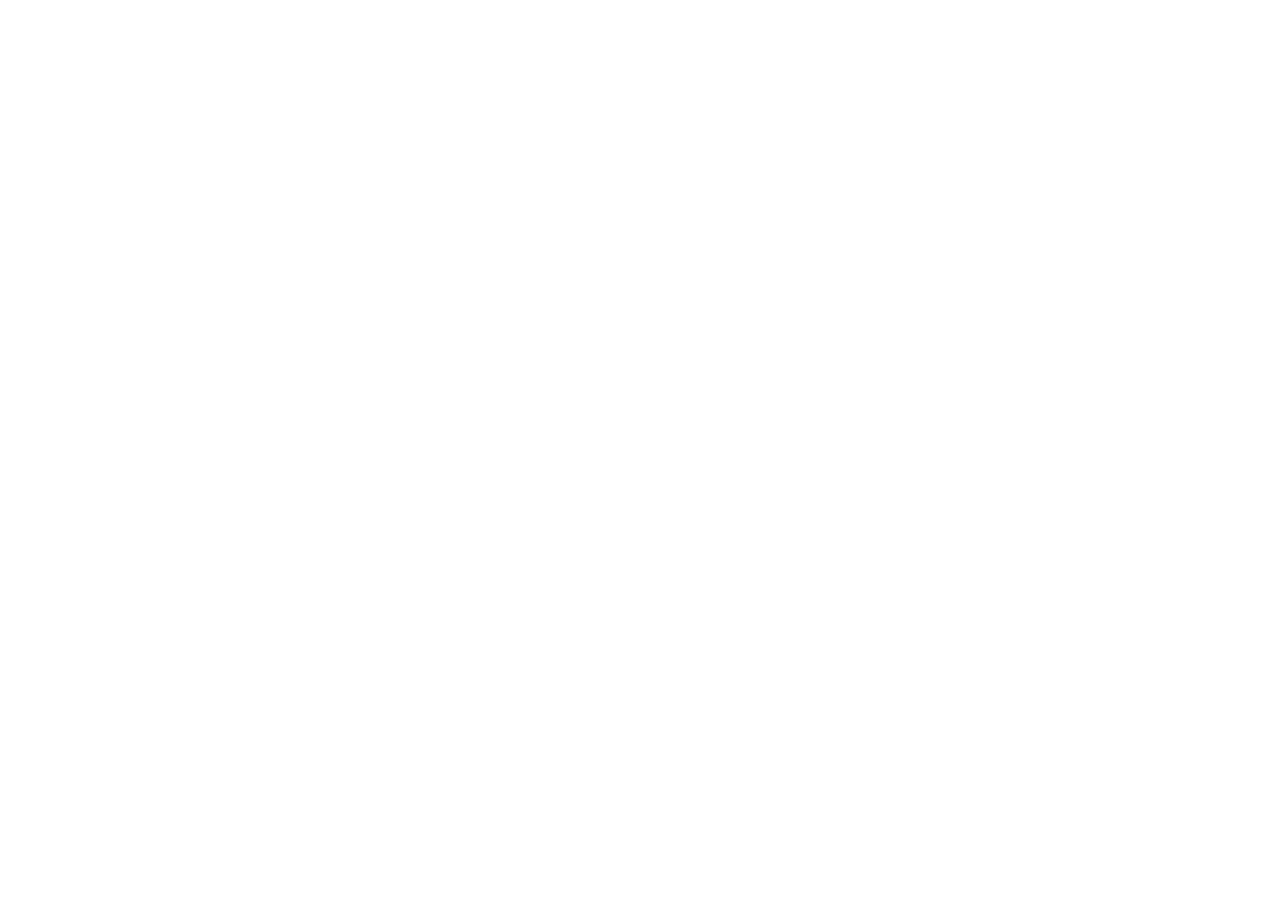
==== index.html @ fa7601da "File ready for Valding Web Page" ====
<!DOCTYPE html>
<html lang="en">

<head>
    <title>Home</title>
    <!--====== REQUIRED META TAG ======-->
    <meta charset="UTF-8" />
    <meta http-equiv="X-UA-Compatible" content="IE=edge">
    <meta name="viewport" content="width=device-width,initial-scale=1, shrink-to-fit=no" />
    <meta name="author" content="everyone" />
    <meta name="description" content="HTML Website" />
    <meta name="keywords" content="HTML, CSS, JavaScript" />

    <!-- link shortcut icon -->
    <link rel="shortcut icon" href="assets/images/logo/favicon.png" />

    <!--====== CSS FILES ======-->

    <!--link fonts css-->
    <link href="https://fonts.googleapis.com/css2?family=Lato:ital,wght@0,100;0,300;0,400;0,700;0,900;1,100;1,300;1,400;1,700;1,900&display=swap" rel="stylesheet">
    <link rel="stylesheet" href="assets/fonts/fonts.css">
    <!--link normalize css-->
    <link rel="stylesheet" href="assets/css/normalize.css">
    <!--link bootstrap5 css-->
    <link rel="stylesheet" type="text/css" href="assets/css/bootstrap.min.css" />
    <!--link style css-->
    <link rel="stylesheet" type="text/css" href="assets/css/style.css" />
    <!-- link responsive css -->
    <link rel="stylesheet" type="text/css" href="assets/css/responsive.css" />
</head>

<body>

    <!-- Start Header Area  -->

    <!-- End Header Area  -->

  




    <!-- jS file -->
    <script src="assets/js/modernizr-3.11.2.min.js"></script>
    <script src="assets/js/jquery-1.3.2.min.js"></script>
    <script src="assets/js/bootstrap.bundle.min.js"></script>
    <script src="https://kit.fontawesome.com/a925c56523.js" crossorigin="anonymous"></script>
    <script src="assets/js/custom.js"></script>
</body>

</html>
---- assets/fonts/fonts.css ----
@font-face {
    font-family: 'Phantom Storm';
    src: url('PhantomStorm.eot');
    src: url('PhantomStorm.eot?#iefix') format('embedded-opentype'),
        url('PhantomStorm.woff2') format('woff2'),
        url('PhantomStorm.woff') format('woff'),
        url('PhantomStorm.ttf') format('truetype'),
        url('PhantomStorm.svg#PhantomStorm') format('svg');
    font-weight: normal;
    font-style: normal;
    font-display: swap;
}
---- assets/css/style.css ----
body {
  margin: 0;
  padding: 0;
  -webkit-box-sizing: border-box;
  box-sizing: border-box;
  font-family: 'Phantom Storm';
  font-family: "Lato", sans-serif;
}

html {
  overflow-x: hidden !important;
  scroll-behavior: smooth;
}

h1,
h2,
h3,
h4,
h5,
h6,
p {
  margin: 0;
}

input,
button,
textarea,
select {
  outline: none;
}

a:hover {
  text-decoration: none;
}

a,
span {
  display: inline-block;
  text-decoration: none;
}

ul,
li {
  margin: 0;
  padding: 0;
  list-style: none;
}
---- assets/css/responsive.css ----
@media all and (max-width: 1399px) {





}


@media all and (max-width: 1199px) {
   



}


@media all and (max-width: 991px) {
   



}


@media all and (max-width: 767px) {
   



}


@media all and (max-width: 576px) {
   



}


@media all and (max-width: 450px) {
   



}
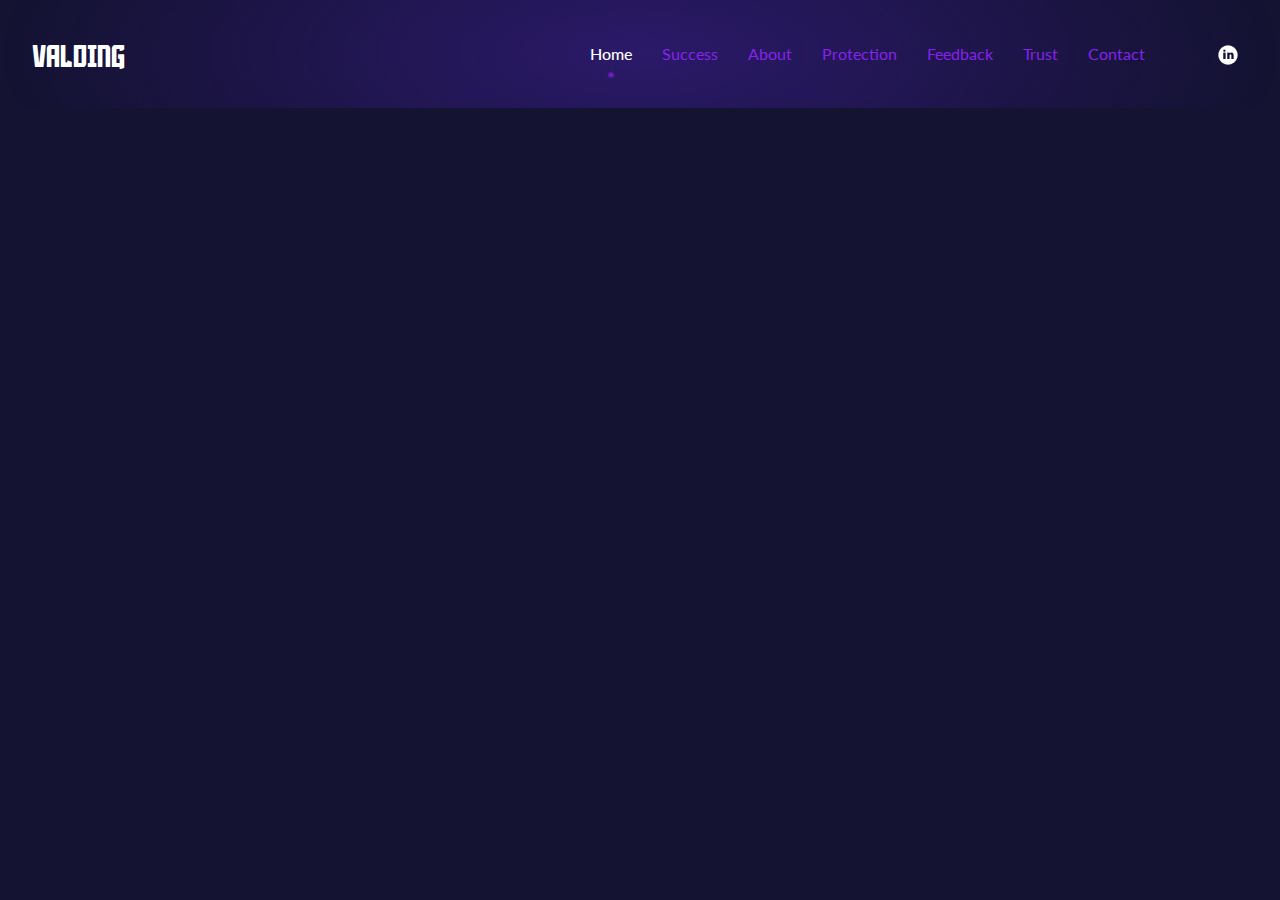
==== commit cebf7ea0: "Added VA header" ====
--- a/index.html
+++ b/index.html
@@ -31,9 +31,46 @@
 
 <body>
 
-    <!-- Start Header Area  -->
+    <!-- Start VA Header Area  -->
+    <header class="va-header-area">
+        <div class="container">
+            <div class="va-header-content">
+                <div class="va-header-logo">
+                    <a href="index.html">Valding</a>
+                </div>
+                <div class="va-header-menu-social">
+                    <nav class="va-header-menu">
+                        <ul>
+                            <li><a class="active" href="#">Home</a></li>
+                            <li><a href="#">Success</a></li>
+                            <li><a href="#">About</a></li>
+                            <li><a href="#">Protection</a></li>
+                            <li><a href="#">Feedback</a></li>
+                            <li><a href="#">Trust</a></li>
+                            <li><a href="#">Contact</a></li>
+                        </ul>
+                    </nav>
 
-    <!-- End Header Area  -->
+                    <div class="va-header-social">
+                        <ul>
+                            <li><a href="#"><img src="assets/images/icons/facebook.png" alt=""></a></li>
+                            <li><a href="#"><img src="assets/images/icons/linkdin.png" alt=""></a></li>
+                            <li><a href="#"><img src="assets/images/icons/github.png" alt=""></a></li>
+                        </ul>
+                    </div>
+                </div>
+            </div>
+        </div>
+    </header>
+    <!-- End VA Header Area  -->
+
+    <!-- Start VA Hero Area  -->
+     <section class="va-hero-area">
+        <div class="container">
+            
+        </div>
+     </section>
+    <!-- End VA Hero Area  -->
 
   
 
--- a/assets/css/style.css
+++ b/assets/css/style.css
@@ -5,6 +5,7 @@
   box-sizing: border-box;
   font-family: 'Phantom Storm';
   font-family: "Lato", sans-serif;
+  background-color: #141332;
 }
 
 html {
@@ -44,4 +45,86 @@
   margin: 0;
   padding: 0;
   list-style: none;
-}+}
+
+.container {
+  max-width: 1240px;
+}
+
+/*===== Start VA Header Area Css  =====*/
+.va-header-area {
+  background-image: url('../images/header-bg.png');
+  background-repeat: no-repeat;
+  background-size: 100% 100%;
+  background-position: center center;
+  padding: 30px 0;
+}
+.va-header-content {
+  display: flex;
+  flex-direction: row;
+  flex-wrap: wrap;
+  justify-content: space-between;
+  align-items: center;
+}
+
+.va-header-menu-social {
+  display: flex;
+  flex-direction: row;
+  align-items: center;
+}
+
+
+.va-header-logo a {
+  font-family: 'Phantom Storm';
+  font-weight: 400;
+  font-size: 32px;
+  color: #FFFFFF;
+  text-transform: uppercase;
+}
+
+.va-header-social {
+  margin-left: 40px;
+}
+
+nav.va-header-menu ul,.va-header-social ul {
+  display: flex;
+  flex-direction: row;
+  align-items: center;
+}
+
+nav.va-header-menu ul li a {
+  font-weight: 400;
+  font-size: 16px;
+  color: #8722EC;
+  text-transform: capitalize;
+  margin: 0 15px;
+  transition: .3s;
+  position: relative;
+}
+
+nav.va-header-menu ul li a:hover,nav.va-header-menu ul li a.active {
+  font-weight: 500;
+  color: #FFFFFF;
+}
+nav.va-header-menu ul li a:hover, nav.va-header-menu ul li a.active::after {
+  content: '';
+  position: absolute;
+  background: url('../images/menu-active.png');
+  background-repeat: no-repeat;
+  background-size: 100% 100%;
+  width: 8px;
+  height: 8px;
+  bottom: -13px;
+  left: 0;
+  z-index: 1;
+  right: 0;
+  margin: auto;
+}
+
+.va-header-social ul li a img {
+  width: 24px;
+  height: auto;
+  margin-left: 8px;
+}
+
+/*===== End VA Header Area Css  =====*/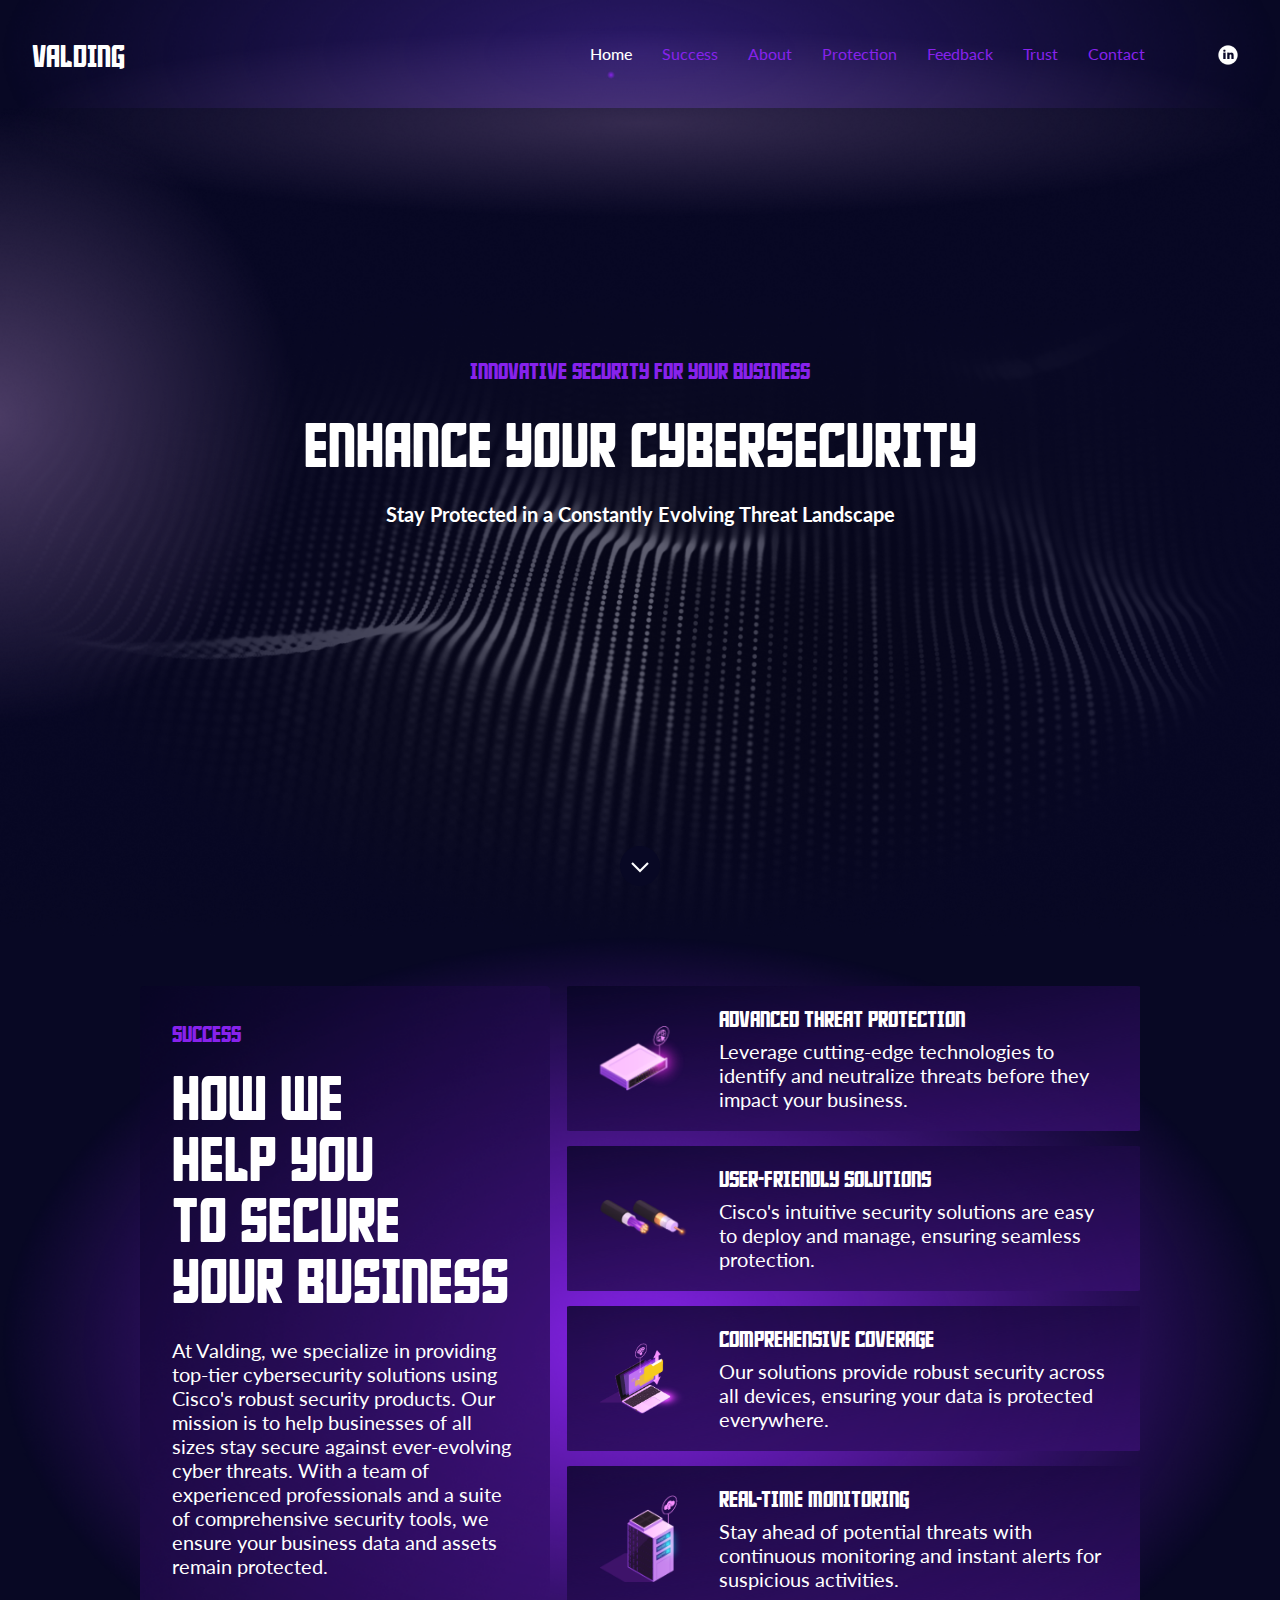
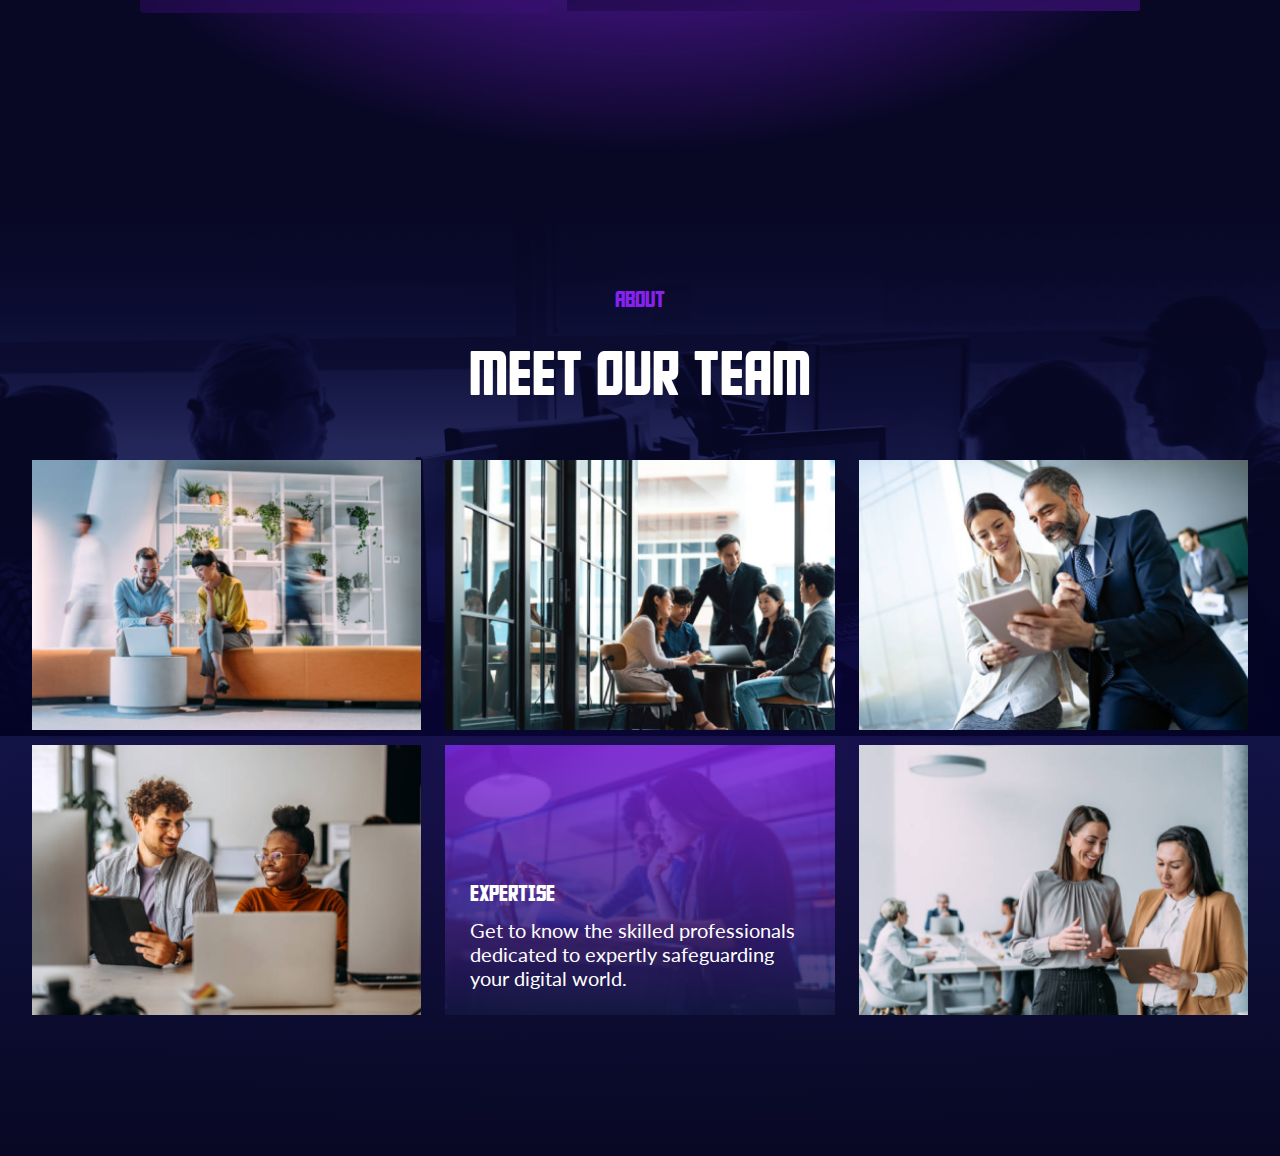
==== commit 4d0fabec: "Code Deploy" ====
--- a/index.html
+++ b/index.html
@@ -17,7 +17,9 @@
     <!--====== CSS FILES ======-->
 
     <!--link fonts css-->
-    <link href="https://fonts.googleapis.com/css2?family=Lato:ital,wght@0,100;0,300;0,400;0,700;0,900;1,100;1,300;1,400;1,700;1,900&display=swap" rel="stylesheet">
+    <link
+        href="https://fonts.googleapis.com/css2?family=Lato:ital,wght@0,100;0,300;0,400;0,700;0,900;1,100;1,300;1,400;1,700;1,900&display=swap"
+        rel="stylesheet">
     <link rel="stylesheet" href="assets/fonts/fonts.css">
     <!--link normalize css-->
     <link rel="stylesheet" href="assets/css/normalize.css">
@@ -41,8 +43,8 @@
                 <div class="va-header-menu-social">
                     <nav class="va-header-menu">
                         <ul>
-                            <li><a class="active" href="#">Home</a></li>
-                            <li><a href="#">Success</a></li>
+                            <li><a class="active" href="#home">Home</a></li>
+                            <li><a href="#success">Success</a></li>
                             <li><a href="#">About</a></li>
                             <li><a href="#">Protection</a></li>
                             <li><a href="#">Feedback</a></li>
@@ -65,14 +67,202 @@
     <!-- End VA Header Area  -->
 
     <!-- Start VA Hero Area  -->
-     <section class="va-hero-area">
+    <section id="home" class="va-hero-area">
         <div class="container">
-            
-        </div>
-     </section>
+            <div class="va-hero-content">
+                <div class="va-hero-text-content">
+                    <h5>Innovative Security for Your Business</h5>
+                    <h1>Enhance Your Cybersecurity</h1>
+                    <p>Stay Protected in a Constantly Evolving Threat Landscape</p>
+                </div>
+                <div class="va-hero-down-btn">
+                    <a href="#success"><img src="assets/images/icons/di.png" alt="Image"></a>
+                </div>
+            </div>
+        </div>
+    </section>
     <!-- End VA Hero Area  -->
 
-  
+    <!-- Start VA Success Area  -->
+    <section id="success" class="va-success-area">
+        <div class="va-success-content">
+            <div class="row">
+                <div class="col-lg-5">
+                    <div class="va-success-left-content">
+                        <h5>Success</h5>
+                        <h1>How We <br>
+                            Help You <br>
+                            To Secure <br>
+                            Your Business</h1>
+                        <p>At Valding, we specialize in providing top-tier cybersecurity solutions using Cisco's
+                            robust security products. Our mission is to help businesses of all sizes stay secure
+                            against ever-evolving cyber threats. With a team of experienced professionals and a
+                            suite of comprehensive security tools, we ensure your business data and assets
+                            remain protected.</p>
+                    </div>
+                </div>
+                <div class="col-lg-7">
+                    <div class="va-success-right-content">
+
+                        <!-- single items  -->
+                        <div class="single-va-success-right-content">
+                            <div class="single-va-success-right-image">
+                                <img src="assets/images/icons/s1.png" alt="Icon">
+                            </div>
+
+                            <div class="single-va-success-right-text">
+                                <h5>Advanced Threat Protection</h5>
+                                <p>Leverage cutting-edge technologies to identify and neutralize threats before they impact your business.</p>
+                            </div>
+                        </div>
+                        <!-- single items  -->
+
+                        <!-- single items  -->
+                        <div class="single-va-success-right-content">
+                            <div class="single-va-success-right-image">
+                                <img src="assets/images/icons/s2.png" alt="Icon">
+                            </div>
+
+                            <div class="single-va-success-right-text">
+                                <h5>User-Friendly Solutions</h5>
+                                <p>Cisco's intuitive security solutions are easy to deploy and manage, ensuring seamless protection.</p>
+                            </div>
+                        </div>
+                        <!-- single items  -->
+
+                        <!-- single items  -->
+                        <div class="single-va-success-right-content">
+                            <div class="single-va-success-right-image">
+                                <img src="assets/images/icons/s3.png" alt="Icon">
+                            </div>
+
+                            <div class="single-va-success-right-text">
+                                <h5>Comprehensive Coverage</h5>
+                                <p>Our solutions provide robust security across all devices, ensuring your data is protected everywhere.</p>
+                            </div>
+                        </div>
+                        <!-- single items  -->
+
+                        <!-- single items  -->
+                        <div class="single-va-success-right-content">
+                            <div class="single-va-success-right-image">
+                                <img src="assets/images/icons/s4.png" alt="Icon">
+                            </div>
+
+                            <div class="single-va-success-right-text">
+                                <h5>Real-Time Monitoring</h5>
+                                <p>Stay ahead of potential threats with continuous monitoring and instant alerts for suspicious activities.</p>
+                            </div>
+                        </div>
+                        <!-- single items  -->
+
+                    </div>
+                </div>
+            </div>
+        </div>
+    </section>
+    <!-- End VA Success Area  -->
+
+    <!-- Start VA About Area  -->
+    <section class="va-about-area">
+        <div class="container">
+            <div class="va-similar-heading">
+                <h5>About</h5>
+                <h1>Meet our team</h1>
+            </div>
+            <div class="va-about-content">
+                <div class="row">
+
+                    <div class="col-lg-4">
+                        <div class="single-va-about-content">
+                            <div class="single-va-about-image">
+                                <img src="assets/images/a11.png" alt="Image">
+                                <div class="single-va-about-text">
+                                    <h5>Expertise</h5>
+                                    <p>Get to know the skilled professionals dedicated to expertly safeguarding your digital world.</p>
+                                </div>
+                            </div>
+                          
+                        </div>
+                    </div>
+
+                    <div class="col-lg-4">
+                        <div class="single-va-about-content">
+                            <div class="single-va-about-image">
+                                <img src="assets/images/a12.png" alt="Image">
+                                <div class="single-va-about-text">
+                                    <h5>Expertise</h5>
+                                    <p>Get to know the skilled professionals dedicated to expertly safeguarding your digital world.</p>
+                                </div>
+                            </div>
+                           
+                        </div>
+                    </div>
+
+
+                    <div class="col-lg-4">
+                        <div class="single-va-about-content">
+                            <div class="single-va-about-image">
+                                <img src="assets/images/a13.png" alt="Image">
+                                <div class="single-va-about-text">
+                                    <h5>Expertise</h5>
+                                    <p>Get to know the skilled professionals dedicated to expertly safeguarding your digital world.</p>
+                                </div>
+                            </div>
+                           
+                        </div>
+                    </div>
+
+
+                    <div class="col-lg-4">
+                        <div class="single-va-about-content">
+                            <div class="single-va-about-image">
+                                <img src="assets/images/a14.png" alt="Image">
+                                <div class="single-va-about-text">
+                                    <h5>Expertise</h5>
+                                    <p>Get to know the skilled professionals dedicated to expertly safeguarding your digital world.</p>
+                                </div>
+                            </div>
+                           
+                        </div>
+                    </div>
+
+                    
+                    <div class="col-lg-4">
+                        <div class="single-va-about-content">
+                            <div class="single-va-about-image active">
+                                <img src="assets/images/a15.png" alt="Image">
+                                <div class="single-va-about-text">
+                                    <h5>Expertise</h5>
+                                    <p>Get to know the skilled professionals dedicated to expertly safeguarding your digital world.</p>
+                                </div>
+                            </div>
+                           
+                        </div>
+                    </div>
+
+
+                    <div class="col-lg-4">
+                        <div class="single-va-about-content">
+                            <div class="single-va-about-image">
+                                <img src="assets/images/a16.png" alt="Image">
+                                <div class="single-va-about-text">
+                                    <h5>Expertise</h5>
+                                    <p>Get to know the skilled professionals dedicated to expertly safeguarding your digital world.</p>
+                                </div>
+                            </div>
+                           
+                        </div>
+                    </div>
+
+
+                </div>
+            </div>
+        </div>
+    </section>
+    <!-- End VA About Area  -->
+
+
 
 
 
--- a/assets/css/style.css
+++ b/assets/css/style.css
@@ -5,7 +5,7 @@
   box-sizing: border-box;
   font-family: 'Phantom Storm';
   font-family: "Lato", sans-serif;
-  background-color: #141332;
+  background-color: #080824;
 }
 
 html {
@@ -47,10 +47,44 @@
   list-style: none;
 }
 
+h1 {
+  font-family: 'Phantom Storm';
+  font-weight: 400;
+  font-size: 64px;
+  color: #FFFFFF;
+  text-transform: uppercase;
+  line-height: normal;
+}
+
+h5 {
+  font-family: 'Phantom Storm';
+  font-weight: 400;
+  font-size: 24px;
+  color: #8722EC;
+  text-transform: uppercase;
+  line-height: normal;
+}
+
+p {
+  font-weight: 400;
+  font-size: 20px;
+  color: #FFFFFF;
+  text-transform: inherit;
+  line-height: normal;
+}
+
 .container {
   max-width: 1240px;
 }
 
+.va-similar-heading {
+  text-align: center;
+}
+
+.va-similar-heading h1 {
+  margin-top: 30px;
+  margin-bottom: 60px;
+}
 /*===== Start VA Header Area Css  =====*/
 .va-header-area {
   background-image: url('../images/header-bg.png');
@@ -58,6 +92,20 @@
   background-size: 100% 100%;
   background-position: center center;
   padding: 30px 0;
+  position: relative;
+  z-index: 2;
+}
+.va-header-area::after {
+  content: '';
+  position: absolute;
+  opacity: 0.2;
+  background: radial-gradient(50% 50% at 50% 50%, #EAB6FE 0%, rgba(234, 182, 254, 0.00) 100%);
+  background-blend-mode: color-dodge;
+  width: 100%;
+  height: 190px;
+  left: 0;
+  bottom: -110px;
+  z-index: -1;
 }
 .va-header-content {
   display: flex;
@@ -106,7 +154,7 @@
   font-weight: 500;
   color: #FFFFFF;
 }
-nav.va-header-menu ul li a:hover, nav.va-header-menu ul li a.active::after {
+nav.va-header-menu ul li a:hover::after, nav.va-header-menu ul li a.active::after {
   content: '';
   position: absolute;
   background: url('../images/menu-active.png');
@@ -127,4 +175,163 @@
   margin-left: 8px;
 }
 
-/*===== End VA Header Area Css  =====*/+/*===== End VA Header Area Css  =====*/
+
+/*===== Start VA Hero Area Css  =====*/
+.va-hero-area {
+  background-image: url('../images/hero-bg.png');
+  background-size: 100% 100%;
+  background-position: center center;
+  padding-top: 250px;
+  padding-bottom: 50px;
+  position: relative;
+}
+
+.va-hero-area::before {
+  content: '';
+  position: absolute;
+  opacity: 0.3;
+  background: radial-gradient(50% 50% at 50% 50%, #EAB6FE 0%, rgba(234, 182, 254, 0.00) 100%);
+  background-blend-mode: color-dodge;
+  left: -320px;
+  top: 0;
+  width: 620px;
+  height: 620px;
+  border-radius: 50%;
+}
+.va-hero-content {
+  text-align: center;
+}
+
+
+.va-hero-text-content h1 {
+  margin: 30px 0;
+}
+
+.va-hero-text-content p {
+  font-weight: 700;
+}
+
+.va-hero-down-btn img {
+  width: 40px;
+  height: auto;
+  margin-top: 320px;
+}
+
+/*===== End VA Hero Area Css  =====*/
+
+/*===== Start VA Success Area Css  =====*/
+.va-success-area {
+  background: url('../images/success-bg.png');
+  background-repeat: no-repeat;
+  background-size: 100% 100%;
+  background-position: center center;
+  padding-top: 50px;
+  padding-bottom: 130px;
+
+}
+.va-success-content .col-lg-5 {
+  padding-right: 5px;
+}
+.va-success-content {
+  max-width: 1000px;
+  margin: 0 auto;
+}
+
+.va-success-left-content {
+  background: url('../images/success-left.png');
+  background-repeat: no-repeat;
+  background-size: 100% 100%;
+  padding: 35px 32px;
+}
+.single-va-success-right-content {
+  display: flex;
+  flex-direction: row;
+  align-items: center;
+  background: url('../images/success-left.png');
+  background-repeat: no-repeat;
+  background-size: 100% 100%;
+  padding: 20px 32px;
+  margin-bottom: 15px;
+}
+
+.single-va-success-right-text h5 {
+  margin-bottom: 10px;
+  color: #FFFFFF;
+}
+
+.va-success-left-content h1 {
+  margin-top: 20px;
+  margin-bottom: 30px;
+}
+
+.single-va-success-right-image img {
+  width: 90px;
+  height: auto;
+  margin-right: 30px;
+}
+
+
+/*===== End VA Success Area Css  =====*/
+
+/*===== Start VA About Area Css  =====*/
+.va-about-area {
+  padding: 130px 0;
+  height: 1000px;
+  background: linear-gradient(180deg, #080824 0%, rgba(8, 8, 36, 0.00) 49.07%), linear-gradient(180deg, rgba(8, 8, 36, 0.00) 51.67%, #080824 100%), url('../images/about-bg.png') lightgray 50% / cover no-repeat;
+  background-blend-mode: normal, normal, soft-light;
+  background-color: rgba(19, 22, 73, 1);
+}
+
+
+.single-va-about-content {
+  margin-bottom: 15px;
+}
+
+.single-va-about-content .col-lg-4 {
+  padding: 0 8px;
+}
+
+.single-va-about-text {
+  background: linear-gradient(180deg, rgba(135, 34, 236, 0.80) 0%, rgba(19, 22, 73, 0.80) 100%);
+  position: absolute;
+  left: 0;
+  top: 0;
+  width: 100%;
+  height: 100%;
+  padding: 135px 25px 25px;
+}
+
+.single-va-about-text h5 {
+  margin-bottom: 15px;
+  color: #FFFFFF;
+}
+
+.single-va-about-image {
+  position: relative;
+  overflow: hidden;
+  cursor: pointer;
+}
+
+.single-va-about-image img {
+  width: 100%;
+  height: 270px;
+  object-fit: cover;
+}
+
+.single-va-about-text {
+  background: linear-gradient(180deg, rgba(135, 34, 236, 0.80) 0%, rgba(19, 22, 73, 0.80) 100%);
+  position: absolute;
+  left: -100%;
+  top: 0;
+  width: 100%;
+  height: 100%;
+  transition: .7s;
+}
+
+.single-va-about-image:hover .single-va-about-text,.single-va-about-image.active .single-va-about-text {
+  left: 0;
+}
+
+
+/*===== End VA About Area Css  =====*/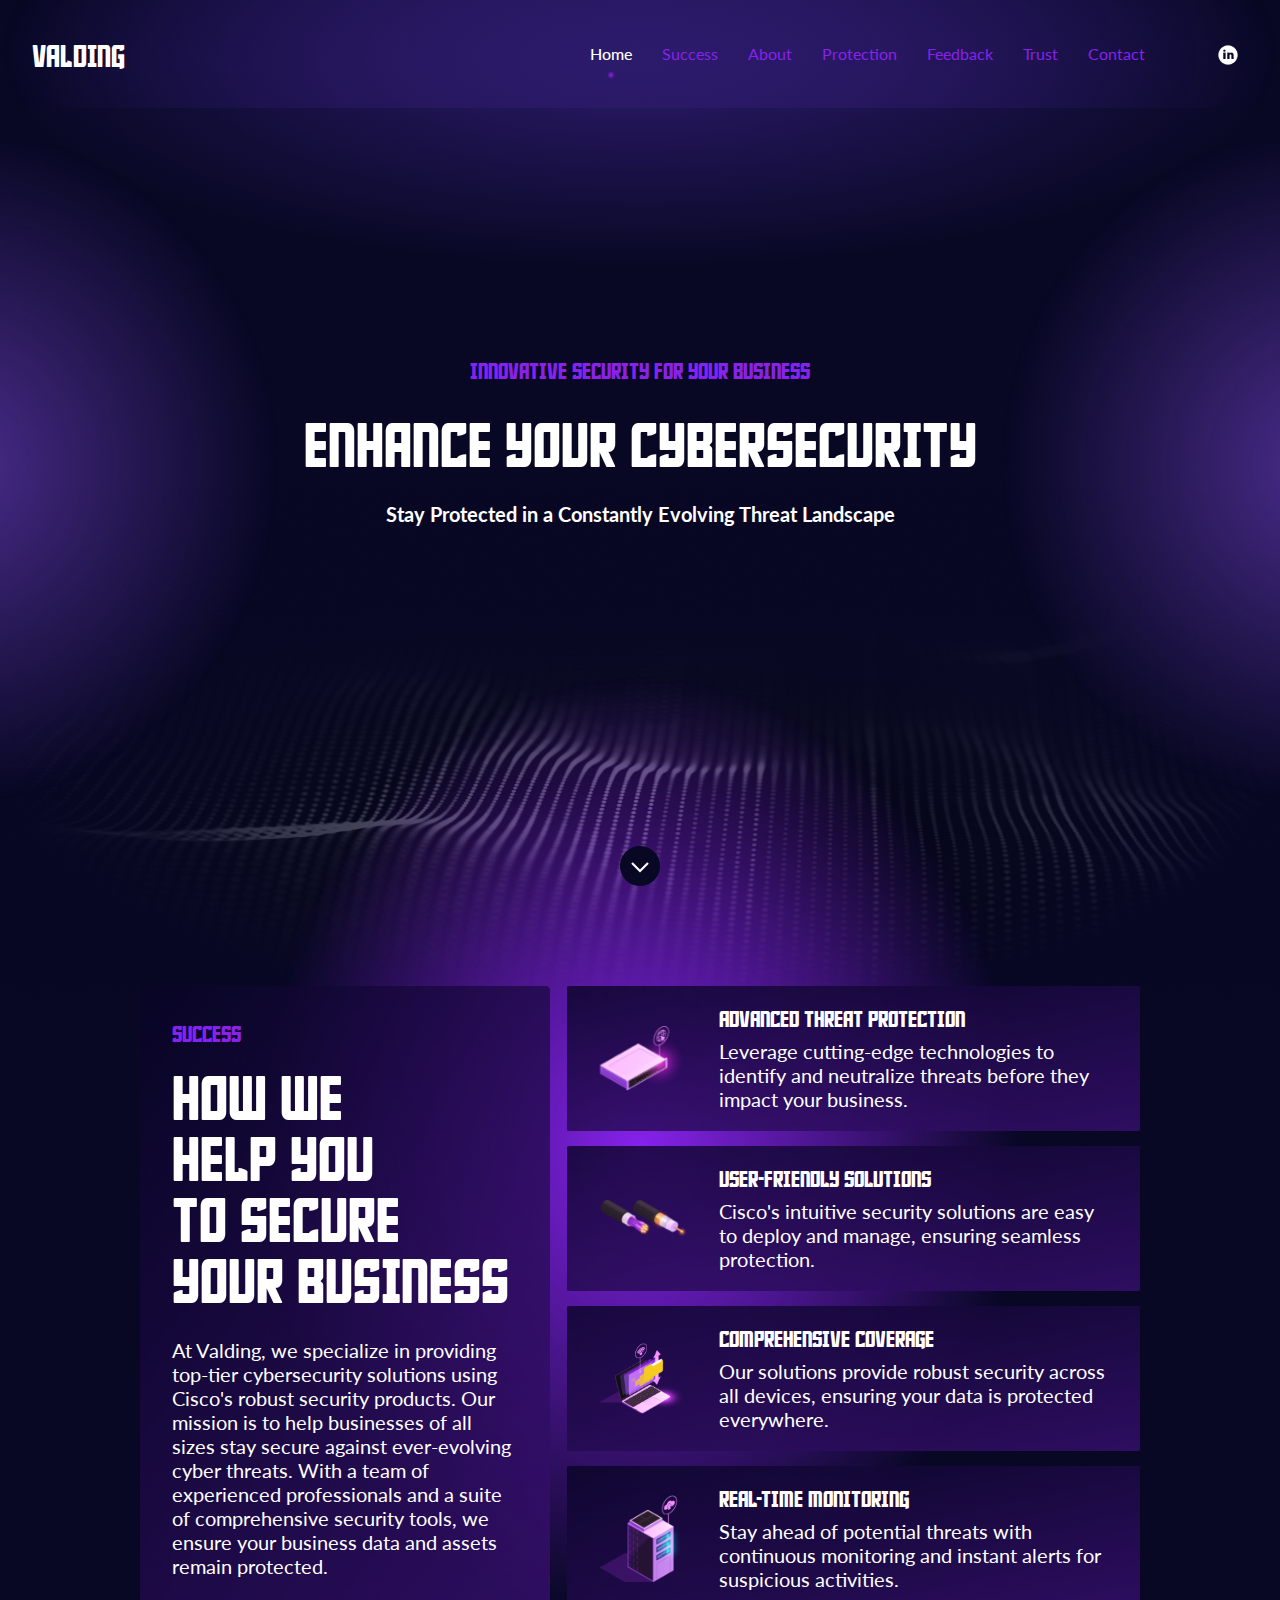
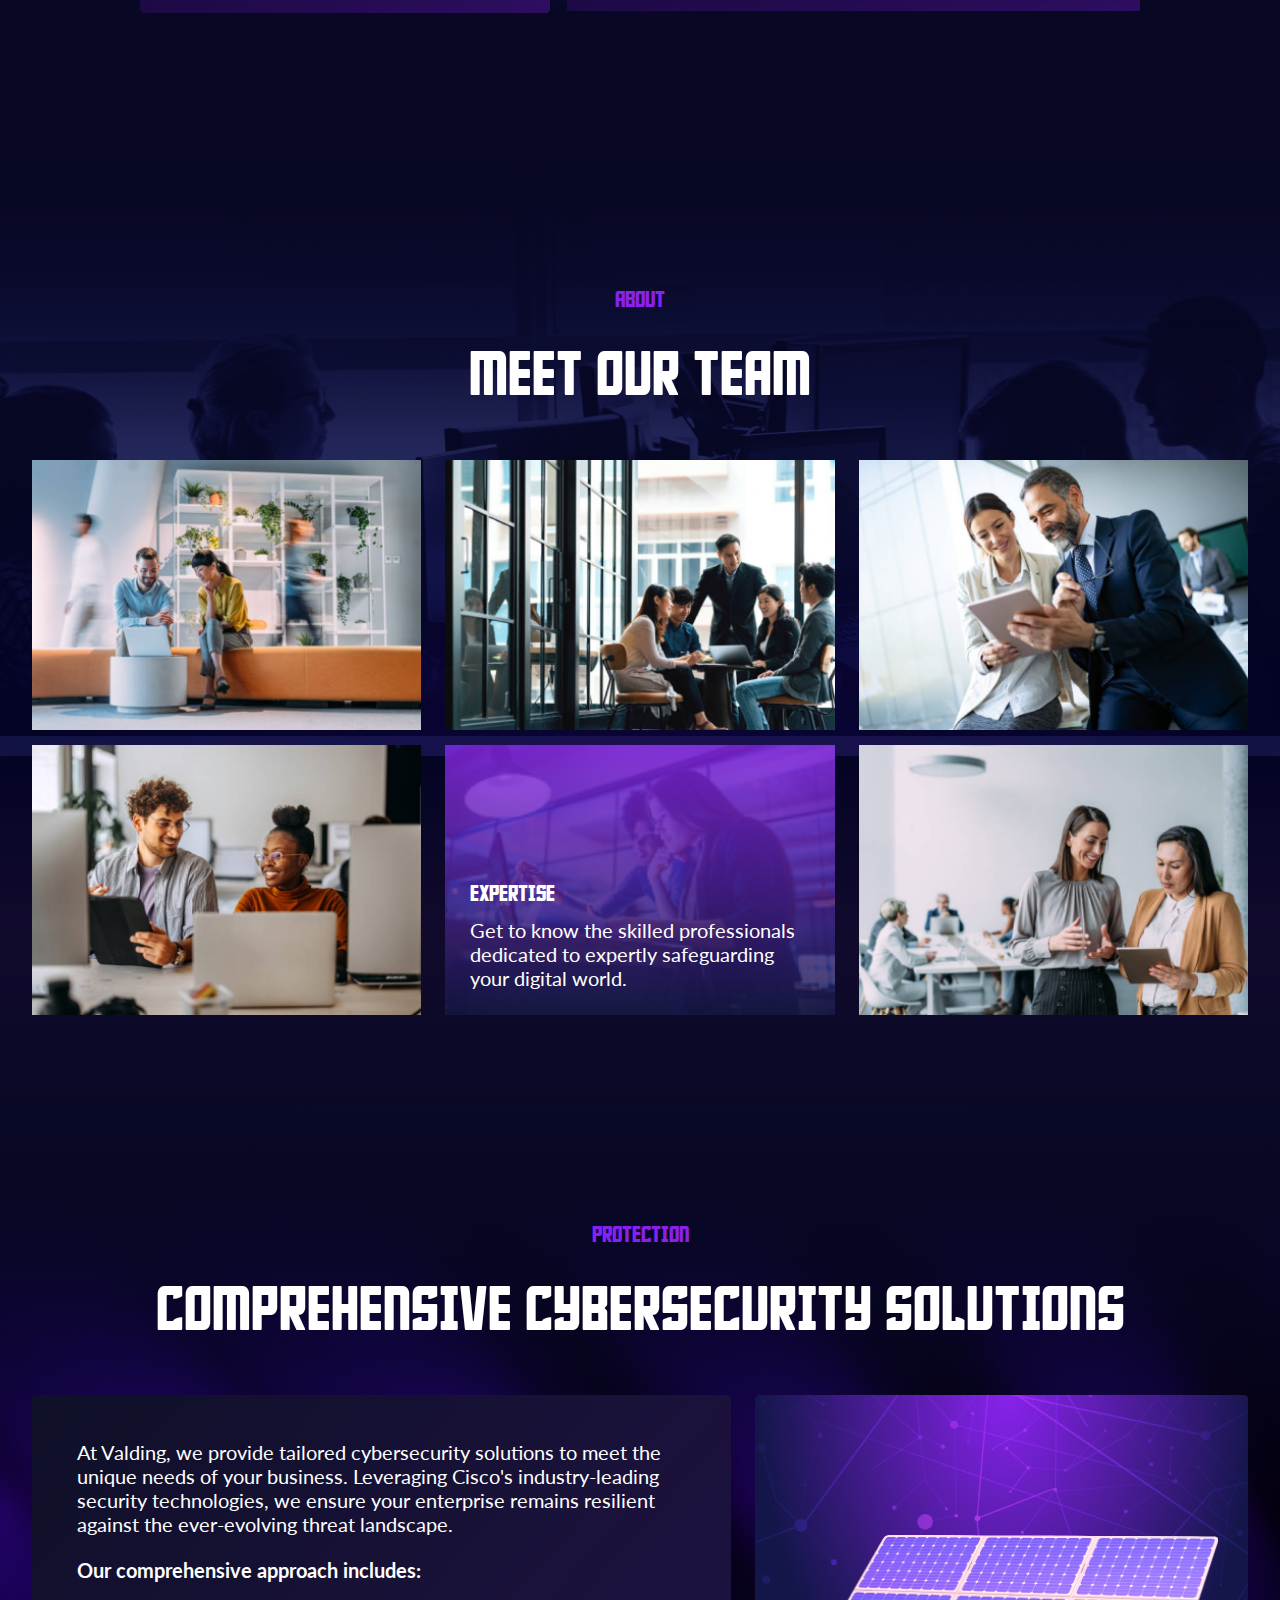
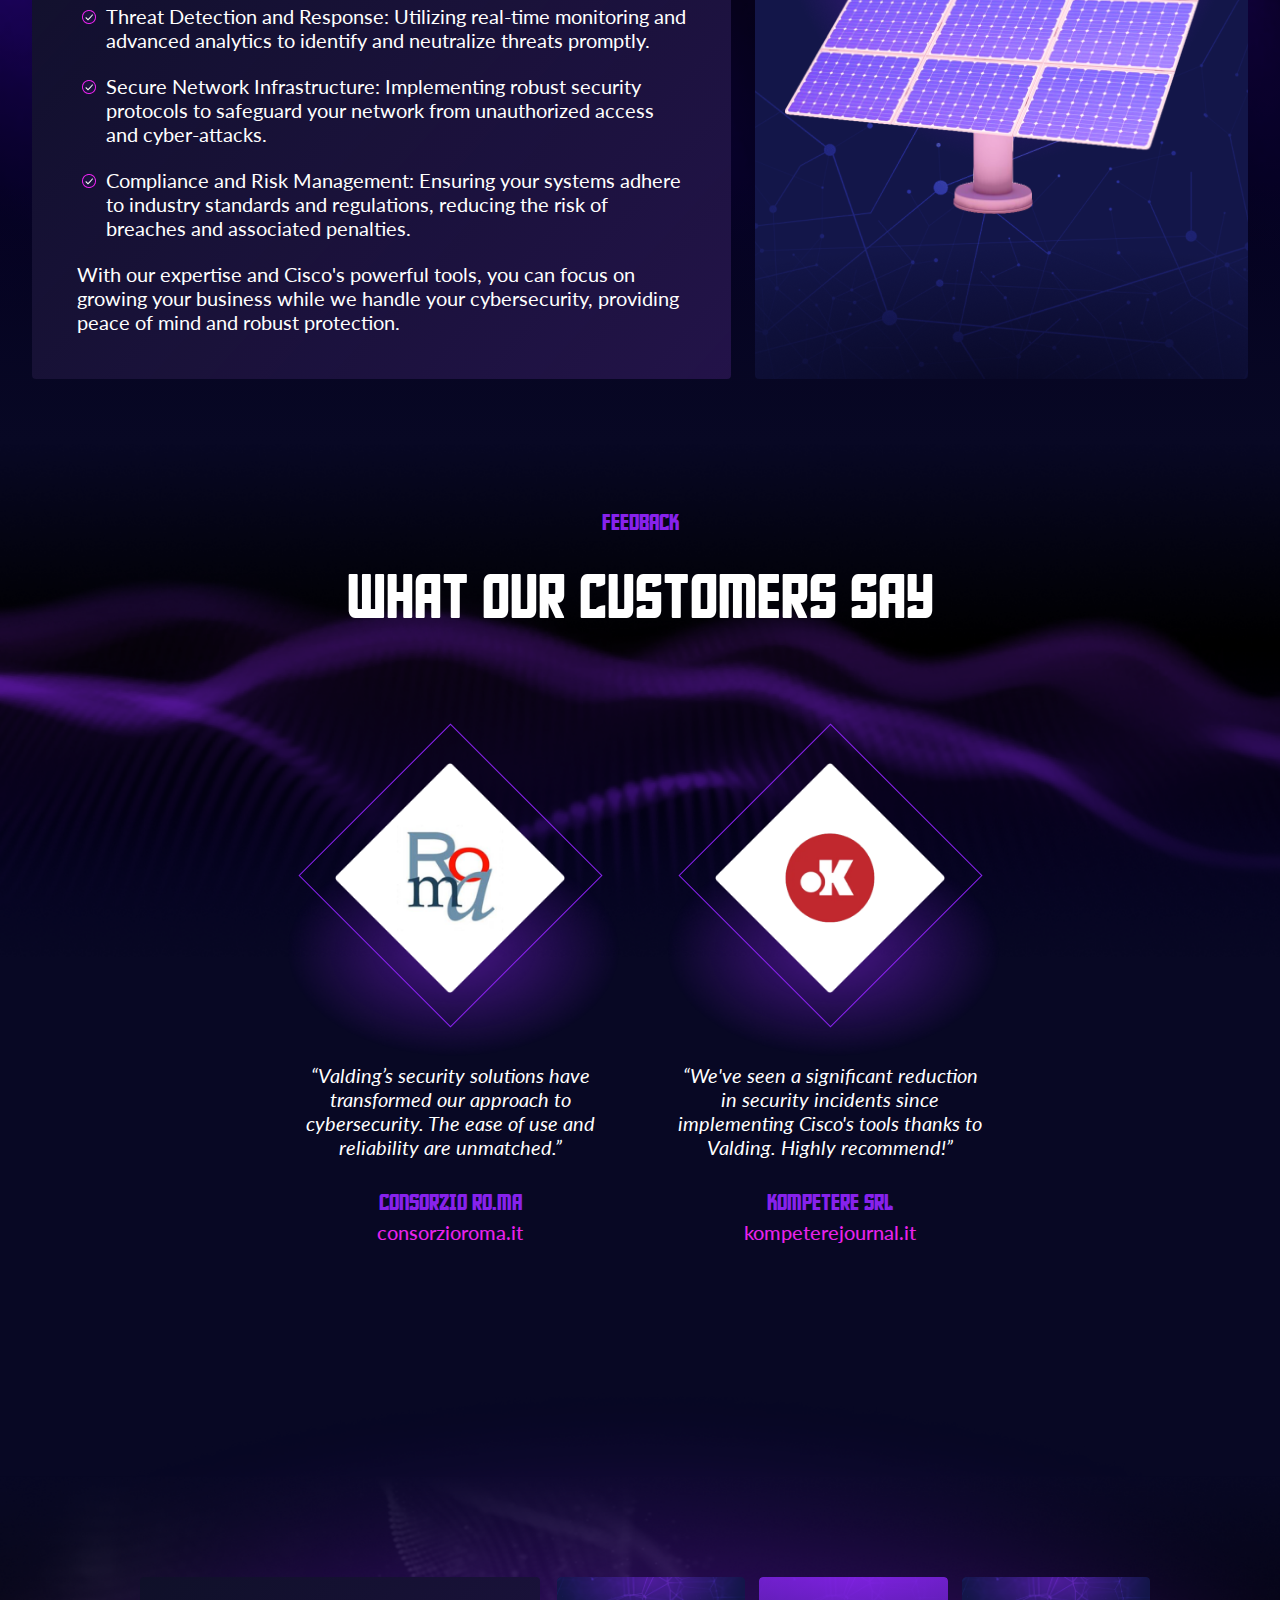
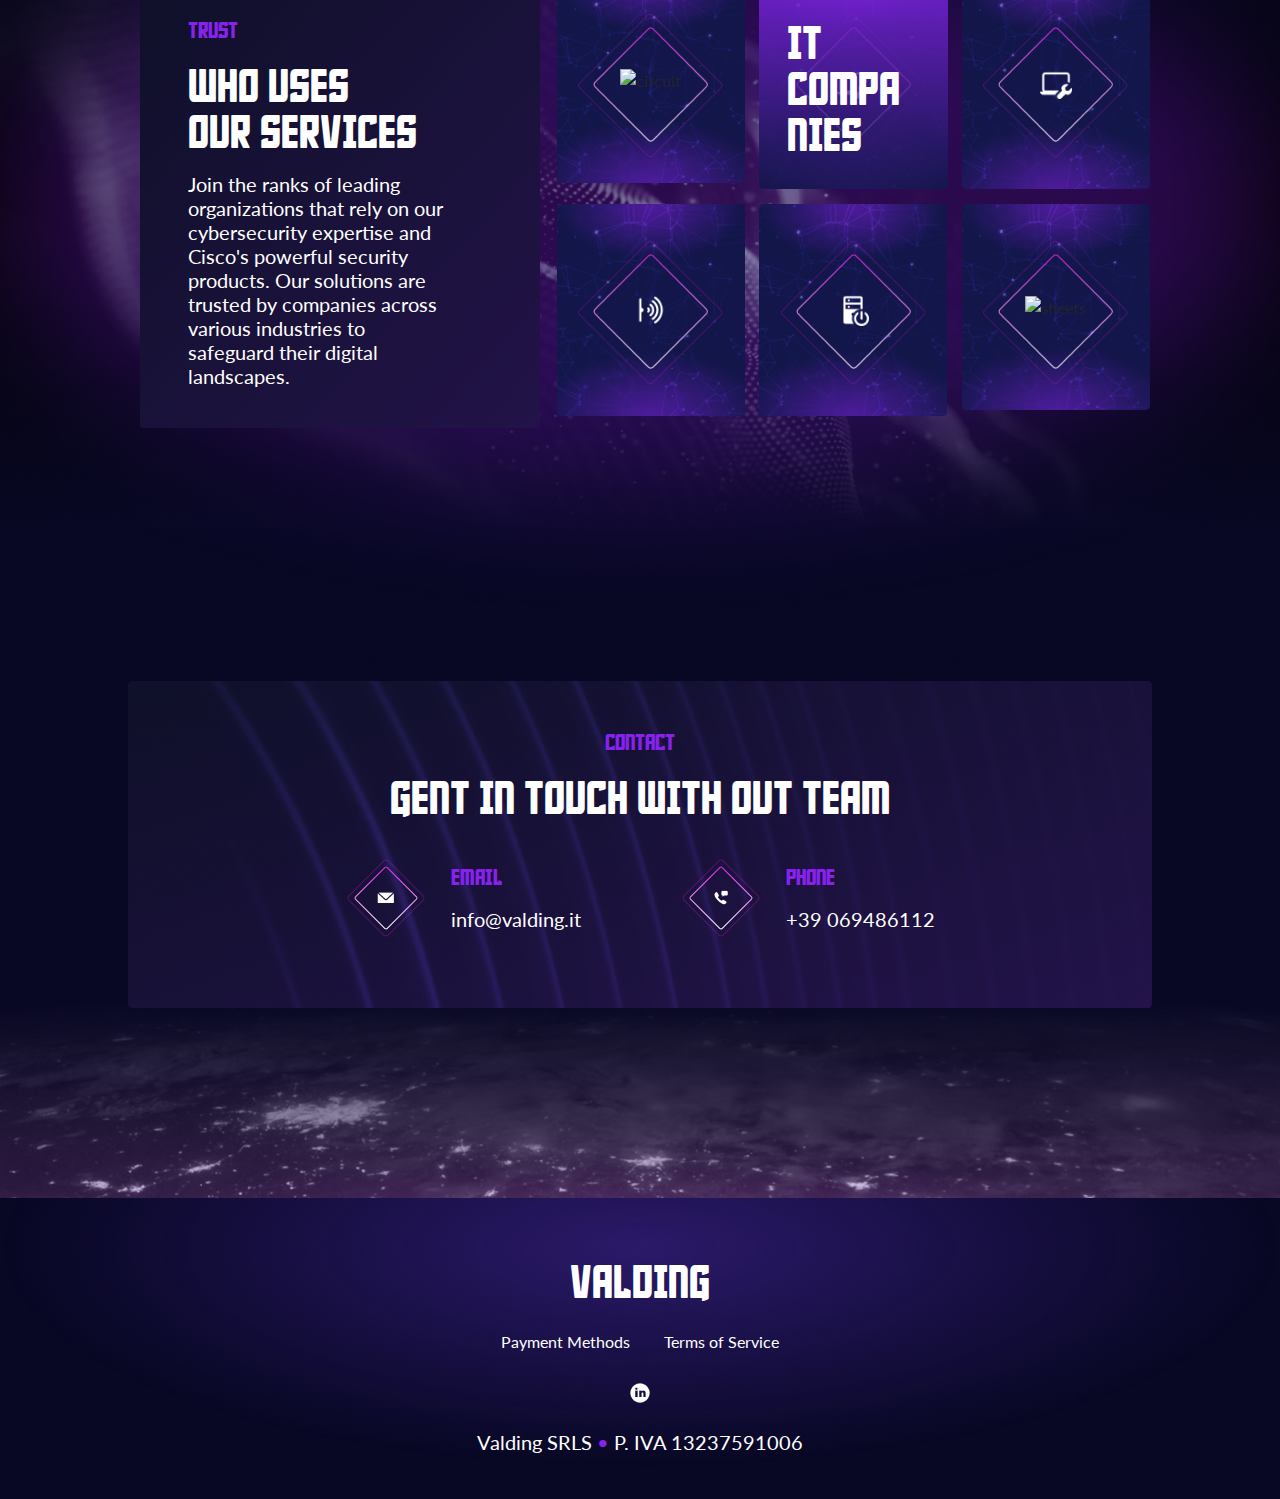
==== commit d3b5a9a8: "Desktop Version Completed" ====
--- a/index.html
+++ b/index.html
@@ -1,278 +1,518 @@
 <!DOCTYPE html>
 <html lang="en">
-
-<head>
-    <title>Home</title>
-    <!--====== REQUIRED META TAG ======-->
-    <meta charset="UTF-8" />
-    <meta http-equiv="X-UA-Compatible" content="IE=edge">
-    <meta name="viewport" content="width=device-width,initial-scale=1, shrink-to-fit=no" />
-    <meta name="author" content="everyone" />
-    <meta name="description" content="HTML Website" />
-    <meta name="keywords" content="HTML, CSS, JavaScript" />
-
-    <!-- link shortcut icon -->
-    <link rel="shortcut icon" href="assets/images/logo/favicon.png" />
-
-    <!--====== CSS FILES ======-->
-
-    <!--link fonts css-->
-    <link
-        href="https://fonts.googleapis.com/css2?family=Lato:ital,wght@0,100;0,300;0,400;0,700;0,900;1,100;1,300;1,400;1,700;1,900&display=swap"
-        rel="stylesheet">
-    <link rel="stylesheet" href="assets/fonts/fonts.css">
-    <!--link normalize css-->
-    <link rel="stylesheet" href="assets/css/normalize.css">
-    <!--link bootstrap5 css-->
-    <link rel="stylesheet" type="text/css" href="assets/css/bootstrap.min.css" />
-    <!--link style css-->
-    <link rel="stylesheet" type="text/css" href="assets/css/style.css" />
-    <!-- link responsive css -->
-    <link rel="stylesheet" type="text/css" href="assets/css/responsive.css" />
-</head>
-
-<body>
-
-    <!-- Start VA Header Area  -->
-    <header class="va-header-area">
-        <div class="container">
-            <div class="va-header-content">
-                <div class="va-header-logo">
-                    <a href="index.html">Valding</a>
-                </div>
-                <div class="va-header-menu-social">
-                    <nav class="va-header-menu">
+    <head>
+        <title>Home</title>
+        <!--====== REQUIRED META TAG ======-->
+        <meta charset="UTF-8" />
+        <meta http-equiv="X-UA-Compatible" content="IE=edge" />
+        <meta name="viewport" content="width=device-width,initial-scale=1, shrink-to-fit=no" />
+        <meta name="author" content="everyone" />
+        <meta name="description" content="HTML Website" />
+        <meta name="keywords" content="HTML, CSS, JavaScript" />
+
+        <!-- link shortcut icon -->
+        <link rel="shortcut icon" href="assets/images/logo/favicon.png" />
+
+        <!--====== CSS FILES ======-->
+
+        <!--link fonts css-->
+        <link href="https://fonts.googleapis.com/css2?family=Lato:ital,wght@0,100;0,300;0,400;0,700;0,900;1,100;1,300;1,400;1,700;1,900&display=swap" rel="stylesheet" />
+        <link rel="stylesheet" href="assets/fonts/fonts.css" />
+        <!--link normalize css-->
+        <link rel="stylesheet" href="assets/css/normalize.css" />
+        <!--link bootstrap5 css-->
+        <link rel="stylesheet" type="text/css" href="assets/css/bootstrap.min.css" />
+        <!--link style css-->
+        <link rel="stylesheet" type="text/css" href="assets/css/style.css" />
+        <!-- link responsive css -->
+        <link rel="stylesheet" type="text/css" href="assets/css/responsive.css" />
+    </head>
+
+    <body>
+        <!-- Start VA Header Area  -->
+        <header class="va-header-area">
+            <div class="container">
+                <div class="va-header-content">
+                    <div class="va-header-logo">
+                        <a href="index.html">Valding</a>
+                    </div>
+                    <div class="va-header-menu-social">
+                        <nav class="va-header-menu">
+                            <ul>
+                                <li><a class="active" href="#home">Home</a></li>
+                                <li><a href="#success">Success</a></li>
+                                <li><a href="#about">About</a></li>
+                                <li><a href="#protection">Protection</a></li>
+                                <li><a href="#feedback">Feedback</a></li>
+                                <li><a href="#trust">Trust</a></li>
+                                <li><a href="#contact">Contact</a></li>
+                            </ul>
+                        </nav>
+
+                        <div class="va-header-social">
+                            <ul>
+                                <li>
+                                    <a href="#"><img src="assets/images/icons/facebook.png" alt="" /></a>
+                                </li>
+                                <li>
+                                    <a href="#"><img src="assets/images/icons/linkdin.png" alt="" /></a>
+                                </li>
+                                <li>
+                                    <a href="#"><img src="assets/images/icons/github.png" alt="" /></a>
+                                </li>
+                            </ul>
+                        </div>
+                    </div>
+                </div>
+            </div>
+        </header>
+        <!-- End VA Header Area  -->
+
+        <!-- Start VA Hero Area  -->
+        <section id="home" class="va-hero-area">
+            <div class="va-hero-area-background">
+                <div class="container">
+                    <div class="va-hero-content">
+                        <div class="va-hero-text-content">
+                            <h5>Innovative Security for Your Business</h5>
+                            <h1>Enhance Your Cybersecurity</h1>
+                            <p>Stay Protected in a Constantly Evolving Threat Landscape</p>
+                        </div>
+                        <div class="va-hero-down-btn">
+                            <a href="#success"><img src="assets/images/icons/di.png" alt="Image" /></a>
+                        </div>
+                    </div>
+                </div>
+            </div>
+        </section>
+        <!-- End VA Hero Area  -->
+
+        <!-- Start VA Success Area  -->
+        <section id="success" class="va-success-area">
+            <div class="container">
+                <div class="va-success-content">
+                    <div class="row">
+                        <div class="col-lg-5">
+                            <div class="va-success-left-content">
+                                <h5>Success</h5>
+                                <h1>
+                                    How We <br />
+                                    Help You <br />
+                                    To Secure <br />
+                                    Your Business
+                                </h1>
+                                <p>
+                                    At Valding, we specialize in providing top-tier cybersecurity solutions using Cisco's robust security products. Our mission is to help businesses of all sizes stay secure against ever-evolving cyber
+                                    threats. With a team of experienced professionals and a suite of comprehensive security tools, we ensure your business data and assets remain protected.
+                                </p>
+                            </div>
+                        </div>
+                        <div class="col-lg-7">
+                            <div class="va-success-right-content">
+                                <!-- single items  -->
+                                <div class="single-va-success-right-content">
+                                    <div class="single-va-success-right-image">
+                                        <img src="assets/images/icons/s1.png" alt="Icon" />
+                                    </div>
+
+                                    <div class="single-va-success-right-text">
+                                        <h5>Advanced Threat Protection</h5>
+                                        <p>Leverage cutting-edge technologies to identify and neutralize threats before they impact your business.</p>
+                                    </div>
+                                </div>
+                                <!-- single items  -->
+
+                                <!-- single items  -->
+                                <div class="single-va-success-right-content">
+                                    <div class="single-va-success-right-image">
+                                        <img src="assets/images/icons/s2.png" alt="Icon" />
+                                    </div>
+
+                                    <div class="single-va-success-right-text">
+                                        <h5>User-Friendly Solutions</h5>
+                                        <p>Cisco's intuitive security solutions are easy to deploy and manage, ensuring seamless protection.</p>
+                                    </div>
+                                </div>
+                                <!-- single items  -->
+
+                                <!-- single items  -->
+                                <div class="single-va-success-right-content">
+                                    <div class="single-va-success-right-image">
+                                        <img src="assets/images/icons/s3.png" alt="Icon" />
+                                    </div>
+
+                                    <div class="single-va-success-right-text">
+                                        <h5>Comprehensive Coverage</h5>
+                                        <p>Our solutions provide robust security across all devices, ensuring your data is protected everywhere.</p>
+                                    </div>
+                                </div>
+                                <!-- single items  -->
+
+                                <!-- single items  -->
+                                <div class="single-va-success-right-content">
+                                    <div class="single-va-success-right-image">
+                                        <img src="assets/images/icons/s4.png" alt="Icon" />
+                                    </div>
+
+                                    <div class="single-va-success-right-text">
+                                        <h5>Real-Time Monitoring</h5>
+                                        <p>Stay ahead of potential threats with continuous monitoring and instant alerts for suspicious activities.</p>
+                                    </div>
+                                </div>
+                                <!-- single items  -->
+                            </div>
+                        </div>
+                    </div>
+                </div>
+            </div>
+        </section>
+        <!-- End VA Success Area  -->
+
+        <!-- Start VA About Area  -->
+        <section id="about" class="va-about-area">
+            <div class="container">
+                <div class="va-similar-heading">
+                    <h5>About</h5>
+                    <h1>Meet our team</h1>
+                </div>
+                <div class="va-about-content">
+                    <div class="row">
+                        <div class="col-lg-4">
+                            <div class="single-va-about-content">
+                                <div class="single-va-about-image">
+                                    <img src="assets/images/a11.png" alt="Image" />
+                                    <div class="single-va-about-text">
+                                        <h5>Expertise</h5>
+                                        <p>Get to know the skilled professionals dedicated to expertly safeguarding your digital world.</p>
+                                    </div>
+                                </div>
+                            </div>
+                        </div>
+
+                        <div class="col-lg-4">
+                            <div class="single-va-about-content">
+                                <div class="single-va-about-image">
+                                    <img src="assets/images/a12.png" alt="Image" />
+                                    <div class="single-va-about-text">
+                                        <h5>Expertise</h5>
+                                        <p>Get to know the skilled professionals dedicated to expertly safeguarding your digital world.</p>
+                                    </div>
+                                </div>
+                            </div>
+                        </div>
+
+                        <div class="col-lg-4">
+                            <div class="single-va-about-content">
+                                <div class="single-va-about-image">
+                                    <img src="assets/images/a13.png" alt="Image" />
+                                    <div class="single-va-about-text">
+                                        <h5>Expertise</h5>
+                                        <p>Get to know the skilled professionals dedicated to expertly safeguarding your digital world.</p>
+                                    </div>
+                                </div>
+                            </div>
+                        </div>
+
+                        <div class="col-lg-4">
+                            <div class="single-va-about-content">
+                                <div class="single-va-about-image">
+                                    <img src="assets/images/a14.png" alt="Image" />
+                                    <div class="single-va-about-text">
+                                        <h5>Expertise</h5>
+                                        <p>Get to know the skilled professionals dedicated to expertly safeguarding your digital world.</p>
+                                    </div>
+                                </div>
+                            </div>
+                        </div>
+
+                        <div class="col-lg-4">
+                            <div class="single-va-about-content">
+                                <div class="single-va-about-image active">
+                                    <img src="assets/images/a15.png" alt="Image" />
+                                    <div class="single-va-about-text">
+                                        <h5>Expertise</h5>
+                                        <p>Get to know the skilled professionals dedicated to expertly safeguarding your digital world.</p>
+                                    </div>
+                                </div>
+                            </div>
+                        </div>
+
+                        <div class="col-lg-4">
+                            <div class="single-va-about-content">
+                                <div class="single-va-about-image">
+                                    <img src="assets/images/a16.png" alt="Image" />
+                                    <div class="single-va-about-text">
+                                        <h5>Expertise</h5>
+                                        <p>Get to know the skilled professionals dedicated to expertly safeguarding your digital world.</p>
+                                    </div>
+                                </div>
+                            </div>
+                        </div>
+                    </div>
+                </div>
+            </div>
+        </section>
+        <!-- End VA About Area  -->
+
+        <!-- Start VA Protection Area  -->
+        <section id="protection" class="va-protection-area">
+            <div class="container">
+                <div class="va-similar-heading">
+                    <h5>Protection</h5>
+                    <h1>Comprehensive Cybersecurity Solutions</h1>
+                </div>
+                <div class="va-protection-content">
+                    <div class="row">
+                        <div class="col-lg-7">
+                            <div class="va-protection-left-content">
+                                <div class="va-protection-left-text-content">
+                                    <p>
+                                        At Valding, we provide tailored cybersecurity solutions to meet the unique needs of your business. Leveraging Cisco's industry-leading security technologies, we ensure your enterprise remains
+                                        resilient against the ever-evolving threat landscape.
+                                    </p>
+                                    <p class="font-bold">Our comprehensive approach includes:</p>
+                                    <div class="single-va-protection-left-content">
+                                        <img src="assets/images/icons/tik.png" alt="Tik" />
+                                        <p>Threat Detection and Response: Utilizing real-time monitoring and advanced analytics to identify and neutralize threats promptly.</p>
+                                    </div>
+
+                                    <div class="single-va-protection-left-content">
+                                        <img src="assets/images/icons/tik.png" alt="Tik" />
+                                        <p>Secure Network Infrastructure: Implementing robust security protocols to safeguard your network from unauthorized access and cyber-attacks.</p>
+                                    </div>
+
+                                    <div class="single-va-protection-left-content">
+                                        <img src="assets/images/icons/tik.png" alt="Tik" />
+                                        <p>Compliance and Risk Management: Ensuring your systems adhere to industry standards and regulations, reducing the risk of breaches and associated penalties.</p>
+                                    </div>
+
+                                    <p>
+                                        With our expertise and Cisco's powerful tools, you can focus on growing your business while we handle your cybersecurity, providing peace of mind and robust protection.
+                                    </p>
+                                </div>
+                            </div>
+                        </div>
+                        <div class="col-lg-5">
+                            <div class="va-protection-right-content">
+                                <img src="assets/images/solar-panel.png" alt="solar-panel" />
+                            </div>
+                        </div>
+                    </div>
+                </div>
+            </div>
+        </section>
+        <!-- End VA Protection Area  -->
+
+        <!-- Start VA Feedback Area  -->
+        <section id="feedback" class="va-feedback-area">
+            <div class="container">
+                <div class="va-similar-heading">
+                    <h5>Feedback</h5>
+                    <h1>What Our Customers say</h1>
+                </div>
+                <div class="va-feedback-content">
+                    <!-- single items  -->
+                    <div class="single-va-feedback-content">
+                        <div class="single-va-feedback-logo">
+                            <img src="assets/images/icons/fl1.png" alt="Image" />
+                        </div>
+                        <div class="single-va-feedback-text">
+                            <p>“Valding’s security solutions have transformed our approach to cybersecurity. The ease of use and reliability are unmatched.”</p>
+                            <h5>Consorzio Ro.Ma</h5>
+                            <a href="#">consorzioroma.it</a>
+                        </div>
+                    </div>
+                    <!-- single items  -->
+
+                    <!-- single items  -->
+                    <div class="single-va-feedback-content">
+                        <div class="single-va-feedback-logo">
+                            <img src="assets/images/icons/fl2.png" alt="Image" />
+                        </div>
+                        <div class="single-va-feedback-text">
+                            <p>“We've seen a significant reduction in security incidents since implementing Cisco's tools thanks to Valding. Highly recommend!”</p>
+                            <h5>Kompetere SRL</h5>
+                            <a href="#">kompeterejournal.it</a>
+                        </div>
+                    </div>
+                    <!-- single items  -->
+                </div>
+            </div>
+        </section>
+        <!-- End VA Feedback Area  -->
+
+        <!-- Start VA Trust Area  -->
+        <section id="trust" class="va-trust-area">
+            <div class="container">
+                <div class="va-trust-content">
+                    <div class="row">
+                        <div class="col-lg-5">
+                            <div class="va-trust-left-content">
+                                <h5>Trust</h5>
+                                <h1>
+                                    Who Uses <br />
+                                    Our Services
+                                </h1>
+                                <p>
+                                    Join the ranks of leading organizations that rely on our cybersecurity expertise and Cisco's powerful security products. Our solutions are trusted by companies across various industries to safeguard their
+                                    digital landscapes.
+                                </p>
+                            </div>
+                        </div>
+                        <div class="col-lg-7">
+                            <div class="va-trust-right-content">
+                                <div class="row">
+                                    <div class="col-lg-4">
+                                        <div class="single-va-trust-right-content">
+                                            <div class="single-va-trust-right-img">
+                                                <img src="assets/images/icons/circuit.png" alt="circuit" />
+                                            </div>
+                                            <div class="single-va-trust-text">
+                                                <h2>It Compa nies</h2>
+                                            </div>
+                                        </div>
+                                    </div>
+
+                                    <div class="col-lg-4">
+                                        <div class="single-va-trust-right-content active">
+                                            <div class="single-va-trust-right-img">
+                                                <img src="assets/images/icons/computer-support.png" alt="computer-support" />
+                                            </div>
+                                            <div class="single-va-trust-text">
+                                                <h2>It Compa nies</h2>
+                                            </div>
+                                        </div>
+                                    </div>
+
+                                    <div class="col-lg-4">
+                                        <div class="single-va-trust-right-content">
+                                            <div class="single-va-trust-right-img">
+                                                <img src="assets/images/icons/computer-support.png" alt="computer-support" />
+                                            </div>
+                                            <div class="single-va-trust-text">
+                                                <h2>It Compa nies</h2>
+                                            </div>
+                                        </div>
+                                    </div>
+
+                                    <div class="col-lg-4">
+                                        <div class="single-va-trust-right-content">
+                                            <div class="single-va-trust-right-img">
+                                                <img src="assets/images/icons/motion-sensor.png" alt="motion-sensor" />
+                                            </div>
+                                            <div class="single-va-trust-text">
+                                                <h2>It Compa nies</h2>
+                                            </div>
+                                        </div>
+                                    </div>
+
+                                    <div class="col-lg-4">
+                                        <div class="single-va-trust-right-content">
+                                            <div class="single-va-trust-right-img">
+                                                <img src="assets/images/icons/server.png" alt="server" />
+                                            </div>
+                                            <div class="single-va-trust-text">
+                                                <h2>It Compa nies</h2>
+                                            </div>
+                                        </div>
+                                    </div>
+
+                                    <div class="col-lg-4">
+                                        <div class="single-va-trust-right-content">
+                                            <div class="single-va-trust-right-img">
+                                                <img src="assets/images/icons/sheets.png" alt="sheets" />
+                                            </div>
+                                            <div class="single-va-trust-text">
+                                                <h2>It Compa nies</h2>
+                                            </div>
+                                        </div>
+                                    </div>
+                                </div>
+                            </div>
+                        </div>
+                    </div>
+                </div>
+            </div>
+        </section>
+        <!-- End VA Trust Area  -->
+
+        <!-- Start VA Contact Area  -->
+        <section id="contact" class="va-contact-area">
+            <div class="container">
+                <div class="va-contact-content">
+                    <div class="similar-heading">
+                        <h5>Contact</h5>
+                        <h2>Gent in touch with out team</h2>
+                    </div>
+                    <div class="va-contact-us-content">
+                        <!-- single items  -->
+                        <div class="single-va-contact-us-content">
+                            <div class="single-va-contact-us-image">
+                                <img src="assets/images/icons/message.png" alt="Message" />
+                            </div>
+                            <div class="single-va-contact-us-text">
+                                <h5>Email</h5>
+                                <a href="mailto:info@valding.it">info@valding.it</a>
+                            </div>
+                        </div>
+                        <!-- single items  -->
+
+                        <!-- single items  -->
+                        <div class="single-va-contact-us-content">
+                            <div class="single-va-contact-us-image">
+                                <img src="assets/images/icons/phone.png" alt="Phone" />
+                            </div>
+                            <div class="single-va-contact-us-text">
+                                <h5>Phone</h5>
+                                <a href="mailto:info@valding.it">+39 069486112</a>
+                            </div>
+                        </div>
+                        <!-- single items  -->
+                    </div>
+                </div>
+            </div>
+        </section>
+        <!-- End VA Contact Area  -->
+
+        <!-- Start VA Footer Area  -->
+        <footer class="va-footer-area">
+            <div class="container">
+                <div class="va-footer-content">
+                    <div class="va-footer-logo">
+                        <a href="#">Valding</a>
+                    </div>
+                    <div class="va-footer-links">
+                        <a href="#">Payment Methods</a>
+                        <a href="#">Terms of Service</a>
+                    </div>
+
+                    <div class="va-footer-social">
                         <ul>
-                            <li><a class="active" href="#home">Home</a></li>
-                            <li><a href="#success">Success</a></li>
-                            <li><a href="#">About</a></li>
-                            <li><a href="#">Protection</a></li>
-                            <li><a href="#">Feedback</a></li>
-                            <li><a href="#">Trust</a></li>
-                            <li><a href="#">Contact</a></li>
+                            <li>
+                                <a href="#"><img src="assets/images/icons/facebook.png" alt="" /></a>
+                            </li>
+                            <li>
+                                <a href="#"><img src="assets/images/icons/linkdin.png" alt="" /></a>
+                            </li>
+                            <li>
+                                <a href="#"><img src="assets/images/icons/github.png" alt="" /></a>
+                            </li>
                         </ul>
-                    </nav>
-
-                    <div class="va-header-social">
-                        <ul>
-                            <li><a href="#"><img src="assets/images/icons/facebook.png" alt=""></a></li>
-                            <li><a href="#"><img src="assets/images/icons/linkdin.png" alt=""></a></li>
-                            <li><a href="#"><img src="assets/images/icons/github.png" alt=""></a></li>
-                        </ul>
-                    </div>
-                </div>
-            </div>
-        </div>
-    </header>
-    <!-- End VA Header Area  -->
-
-    <!-- Start VA Hero Area  -->
-    <section id="home" class="va-hero-area">
-        <div class="container">
-            <div class="va-hero-content">
-                <div class="va-hero-text-content">
-                    <h5>Innovative Security for Your Business</h5>
-                    <h1>Enhance Your Cybersecurity</h1>
-                    <p>Stay Protected in a Constantly Evolving Threat Landscape</p>
-                </div>
-                <div class="va-hero-down-btn">
-                    <a href="#success"><img src="assets/images/icons/di.png" alt="Image"></a>
-                </div>
-            </div>
-        </div>
-    </section>
-    <!-- End VA Hero Area  -->
-
-    <!-- Start VA Success Area  -->
-    <section id="success" class="va-success-area">
-        <div class="va-success-content">
-            <div class="row">
-                <div class="col-lg-5">
-                    <div class="va-success-left-content">
-                        <h5>Success</h5>
-                        <h1>How We <br>
-                            Help You <br>
-                            To Secure <br>
-                            Your Business</h1>
-                        <p>At Valding, we specialize in providing top-tier cybersecurity solutions using Cisco's
-                            robust security products. Our mission is to help businesses of all sizes stay secure
-                            against ever-evolving cyber threats. With a team of experienced professionals and a
-                            suite of comprehensive security tools, we ensure your business data and assets
-                            remain protected.</p>
-                    </div>
-                </div>
-                <div class="col-lg-7">
-                    <div class="va-success-right-content">
-
-                        <!-- single items  -->
-                        <div class="single-va-success-right-content">
-                            <div class="single-va-success-right-image">
-                                <img src="assets/images/icons/s1.png" alt="Icon">
-                            </div>
-
-                            <div class="single-va-success-right-text">
-                                <h5>Advanced Threat Protection</h5>
-                                <p>Leverage cutting-edge technologies to identify and neutralize threats before they impact your business.</p>
-                            </div>
-                        </div>
-                        <!-- single items  -->
-
-                        <!-- single items  -->
-                        <div class="single-va-success-right-content">
-                            <div class="single-va-success-right-image">
-                                <img src="assets/images/icons/s2.png" alt="Icon">
-                            </div>
-
-                            <div class="single-va-success-right-text">
-                                <h5>User-Friendly Solutions</h5>
-                                <p>Cisco's intuitive security solutions are easy to deploy and manage, ensuring seamless protection.</p>
-                            </div>
-                        </div>
-                        <!-- single items  -->
-
-                        <!-- single items  -->
-                        <div class="single-va-success-right-content">
-                            <div class="single-va-success-right-image">
-                                <img src="assets/images/icons/s3.png" alt="Icon">
-                            </div>
-
-                            <div class="single-va-success-right-text">
-                                <h5>Comprehensive Coverage</h5>
-                                <p>Our solutions provide robust security across all devices, ensuring your data is protected everywhere.</p>
-                            </div>
-                        </div>
-                        <!-- single items  -->
-
-                        <!-- single items  -->
-                        <div class="single-va-success-right-content">
-                            <div class="single-va-success-right-image">
-                                <img src="assets/images/icons/s4.png" alt="Icon">
-                            </div>
-
-                            <div class="single-va-success-right-text">
-                                <h5>Real-Time Monitoring</h5>
-                                <p>Stay ahead of potential threats with continuous monitoring and instant alerts for suspicious activities.</p>
-                            </div>
-                        </div>
-                        <!-- single items  -->
-
-                    </div>
-                </div>
-            </div>
-        </div>
-    </section>
-    <!-- End VA Success Area  -->
-
-    <!-- Start VA About Area  -->
-    <section class="va-about-area">
-        <div class="container">
-            <div class="va-similar-heading">
-                <h5>About</h5>
-                <h1>Meet our team</h1>
-            </div>
-            <div class="va-about-content">
-                <div class="row">
-
-                    <div class="col-lg-4">
-                        <div class="single-va-about-content">
-                            <div class="single-va-about-image">
-                                <img src="assets/images/a11.png" alt="Image">
-                                <div class="single-va-about-text">
-                                    <h5>Expertise</h5>
-                                    <p>Get to know the skilled professionals dedicated to expertly safeguarding your digital world.</p>
-                                </div>
-                            </div>
-                          
-                        </div>
-                    </div>
-
-                    <div class="col-lg-4">
-                        <div class="single-va-about-content">
-                            <div class="single-va-about-image">
-                                <img src="assets/images/a12.png" alt="Image">
-                                <div class="single-va-about-text">
-                                    <h5>Expertise</h5>
-                                    <p>Get to know the skilled professionals dedicated to expertly safeguarding your digital world.</p>
-                                </div>
-                            </div>
-                           
-                        </div>
-                    </div>
-
-
-                    <div class="col-lg-4">
-                        <div class="single-va-about-content">
-                            <div class="single-va-about-image">
-                                <img src="assets/images/a13.png" alt="Image">
-                                <div class="single-va-about-text">
-                                    <h5>Expertise</h5>
-                                    <p>Get to know the skilled professionals dedicated to expertly safeguarding your digital world.</p>
-                                </div>
-                            </div>
-                           
-                        </div>
-                    </div>
-
-
-                    <div class="col-lg-4">
-                        <div class="single-va-about-content">
-                            <div class="single-va-about-image">
-                                <img src="assets/images/a14.png" alt="Image">
-                                <div class="single-va-about-text">
-                                    <h5>Expertise</h5>
-                                    <p>Get to know the skilled professionals dedicated to expertly safeguarding your digital world.</p>
-                                </div>
-                            </div>
-                           
-                        </div>
-                    </div>
-
-                    
-                    <div class="col-lg-4">
-                        <div class="single-va-about-content">
-                            <div class="single-va-about-image active">
-                                <img src="assets/images/a15.png" alt="Image">
-                                <div class="single-va-about-text">
-                                    <h5>Expertise</h5>
-                                    <p>Get to know the skilled professionals dedicated to expertly safeguarding your digital world.</p>
-                                </div>
-                            </div>
-                           
-                        </div>
-                    </div>
-
-
-                    <div class="col-lg-4">
-                        <div class="single-va-about-content">
-                            <div class="single-va-about-image">
-                                <img src="assets/images/a16.png" alt="Image">
-                                <div class="single-va-about-text">
-                                    <h5>Expertise</h5>
-                                    <p>Get to know the skilled professionals dedicated to expertly safeguarding your digital world.</p>
-                                </div>
-                            </div>
-                           
-                        </div>
-                    </div>
-
-
-                </div>
-            </div>
-        </div>
-    </section>
-    <!-- End VA About Area  -->
-
-
-
-
-
-
-    <!-- jS file -->
-    <script src="assets/js/modernizr-3.11.2.min.js"></script>
-    <script src="assets/js/jquery-1.3.2.min.js"></script>
-    <script src="assets/js/bootstrap.bundle.min.js"></script>
-    <script src="https://kit.fontawesome.com/a925c56523.js" crossorigin="anonymous"></script>
-    <script src="assets/js/custom.js"></script>
-</body>
-
-</html>+                    </div>
+
+                    <div class="va-footer-text">
+                        <p>Valding SRLS <span>•</span> P. IVA 13237591006</p>
+                    </div>
+                </div>
+            </div>
+        </footer>
+        <!-- End VA Footer Area  -->
+
+        <!-- jS file -->
+        <script src="assets/js/modernizr-3.11.2.min.js"></script>
+        <script src="assets/js/jquery-1.3.2.min.js"></script>
+        <script src="assets/js/bootstrap.bundle.min.js"></script>
+        <script src="https://kit.fontawesome.com/a925c56523.js" crossorigin="anonymous"></script>
+        <script src="assets/js/custom.js"></script>
+    </body>
+</html>
--- a/assets/css/style.css
+++ b/assets/css/style.css
@@ -56,6 +56,15 @@
   line-height: normal;
 }
 
+h2 {
+  font-family: 'Phantom Storm';
+  font-weight: 400;
+  font-size: 48px;
+  color: #FFFFFF;
+  text-transform: uppercase;
+  line-height: normal;
+}
+
 h5 {
   font-family: 'Phantom Storm';
   font-weight: 400;
@@ -77,6 +86,10 @@
   max-width: 1240px;
 }
 
+.font-bold {
+  font-weight: 700;
+}
+
 .va-similar-heading {
   text-align: center;
 }
@@ -85,6 +98,7 @@
   margin-top: 30px;
   margin-bottom: 60px;
 }
+
 /*===== Start VA Header Area Css  =====*/
 .va-header-area {
   background-image: url('../images/header-bg.png');
@@ -98,15 +112,14 @@
 .va-header-area::after {
   content: '';
   position: absolute;
-  opacity: 0.2;
-  background: radial-gradient(50% 50% at 50% 50%, #EAB6FE 0%, rgba(234, 182, 254, 0.00) 100%);
-  background-blend-mode: color-dodge;
-  width: 100%;
-  height: 190px;
-  left: 0;
-  bottom: -110px;
+  background: radial-gradient(50% 50% at 50% 50%, #2C1A6A 0%, rgba(44, 26, 106, 0.00) 100%);
+  width: 100%;
+  height: 410px;
+  left: 0;
+  bottom: -160px;
   z-index: -1;
 }
+
 .va-header-content {
   display: flex;
   flex-direction: row;
@@ -179,26 +192,70 @@
 
 /*===== Start VA Hero Area Css  =====*/
 .va-hero-area {
-  background-image: url('../images/hero-bg.png');
-  background-size: 100% 100%;
-  background-position: center center;
   padding-top: 250px;
   padding-bottom: 50px;
   position: relative;
+  z-index: 3;
 }
 
 .va-hero-area::before {
   content: '';
   position: absolute;
-  opacity: 0.3;
-  background: radial-gradient(50% 50% at 50% 50%, #EAB6FE 0%, rgba(234, 182, 254, 0.00) 100%);
-  background-blend-mode: color-dodge;
-  left: -320px;
-  top: 0;
-  width: 620px;
-  height: 620px;
-  border-radius: 50%;
-}
+  background: url('../images/hero-left.png');
+  background-repeat: no-repeat;
+  background-size: 100% 100%;
+  top: 35px;
+  left: 0;
+  width: 280px;
+  height: 80%;
+  z-index: 2;
+}
+.va-hero-area::after {
+  content: '';
+  position: absolute;
+  background: url('../images/hero-right.png');
+  background-repeat: no-repeat;
+  background-size: 100% 100%;
+  top: 35px;
+  right: 0;
+  width: 280px;
+  height: 80%;
+  z-index: 2;
+}
+
+.va-hero-area-background {
+  position: relative;
+  z-index: 1;
+}
+
+.va-hero-area-background::before {
+  content: '';
+  position: absolute;
+  background-image: url('../images/success-bg.png');
+  background-size: 100% 100%;
+  background-position: center center;
+  width: 60%;
+  height: 180%;
+  bottom: -140%;
+  left: 0;
+  z-index: -2;
+  right: 0;
+  margin: auto;
+}
+
+.va-hero-area-background::after {
+  content: '';
+  position: absolute;
+  background-image: url('../images/hero-bg.png');
+  background-size: 100% 100%;
+  background-position: center center;
+  width: 100%;
+  height: 100%;
+  bottom: -25%;
+  left: 0;
+  z-index: -3;
+}
+
 .va-hero-content {
   text-align: center;
 }
@@ -222,13 +279,10 @@
 
 /*===== Start VA Success Area Css  =====*/
 .va-success-area {
-  background: url('../images/success-bg.png');
-  background-repeat: no-repeat;
-  background-size: 100% 100%;
-  background-position: center center;
+  position: relative;
+  z-index: 3;
   padding-top: 50px;
   padding-bottom: 130px;
-
 }
 .va-success-content .col-lg-5 {
   padding-right: 5px;
@@ -281,8 +335,20 @@
   background: linear-gradient(180deg, #080824 0%, rgba(8, 8, 36, 0.00) 49.07%), linear-gradient(180deg, rgba(8, 8, 36, 0.00) 51.67%, #080824 100%), url('../images/about-bg.png') lightgray 50% / cover no-repeat;
   background-blend-mode: normal, normal, soft-light;
   background-color: rgba(19, 22, 73, 1);
-}
-
+  position: relative;
+  z-index: 1;
+}
+
+.va-about-area::after {
+  content: '';
+  position: absolute;
+  background: linear-gradient(to bottom,#040424, #110A2C, #090926);
+  width: 100%;
+  height: 35%;
+  left: 0;
+  bottom: 5%;
+  z-index: -1;
+}
 
 .single-va-about-content {
   margin-bottom: 15px;
@@ -334,4 +400,370 @@
 }
 
 
-/*===== End VA About Area Css  =====*/+/*===== End VA About Area Css  =====*/
+
+/*===== Start VA Protection Area Css  =====*/
+
+.va-protection-area {
+  background: linear-gradient(180deg, rgba(8, 8, 36, 0.00) 70.28%, #080824 100%), linear-gradient(180deg, #080824 0%, rgba(8, 8, 36, 0.00) 39.17%), linear-gradient(0deg, #8722EC 0%, #8722EC 100%), linear-gradient(180deg, rgba(8, 8, 36, 0.00) 39.46%, #080824 90.4%), url('../images/protection-bg.png') lightgray 50% / cover no-repeat;
+background-blend-mode: normal, normal, multiply, normal, normal;
+  padding: 65px 0;
+}
+.va-protection-left-content {
+  padding: 45px;
+  border-radius: 4px;
+  background: linear-gradient(132deg, rgba(135, 34, 236, 0.00) 0%, rgba(135, 34, 236, 0.16) 100%), #0F1029;
+}
+
+.single-va-protection-left-content {
+  display: flex;
+  flex-direction: row;
+  align-items: flex-start;
+  line-height: normal;
+  margin-bottom: 22px;
+  padding-left: 5px;
+}
+.single-va-protection-left-content img {
+  width: 20px;
+  height: auto;
+  margin-right: 10px;
+  margin-top: 6px;
+}
+.va-protection-left-text-content p.font-bold {
+  margin: 22px 0;
+}
+
+.va-protection-right-content {
+  border-radius: 4px;
+  background: url('../images/pr.png');
+  padding: 140px 30px 165px;
+}
+.va-protection-right-content img {
+  width: 100%;
+}
+
+/*===== End VA Protection Area Css  =====*/
+
+/*===== Start VA Feedback Area Css  =====*/
+.va-feedback-area {
+  position: relative;
+  padding: 65px 0 130px;
+}
+
+.va-feedback-area::before {
+  content: '';
+  position: absolute;
+  background: url('../images/feedback-bg.png');
+  background-repeat: no-repeat;
+  background-size: 100% 100%;
+  background-blend-mode: normal, normal, multiply, normal, exclusion;
+  width: 100%;
+  height: 55%;
+  left: 0;
+  top: 0;
+  z-index: -1;
+}
+.va-feedback-content {
+  display: flex;
+  flex-direction: row;
+  justify-content: center;
+  padding-top: 80px;
+}
+.single-va-feedback-content {
+  text-align: center;
+  margin: 0 35px;
+}
+.single-va-feedback-logo {
+  position: relative;
+  z-index: 1;
+}
+.single-va-feedback-logo::after {
+  content: '';
+  border: 1px solid #8722EC;
+  width: 215px;
+  height: 215px;
+  left: 0;
+  right: 0;
+  top: 5px;
+  position: absolute;
+  transform: rotate(45deg);
+  margin: auto;
+}
+
+
+
+.single-va-feedback-logo::before {
+  content: '';
+  position: absolute;
+  background: url('../images/feedbefore.png');
+  background-repeat: no-repeat;
+  background-size: 100% 100%;
+  width: 130%;
+  height: 130%;
+  bottom: -28%;
+  left: -14%;
+  z-index: -1;
+}
+
+.single-va-feedback-text a {
+  font-weight: 500;
+  font-size: 20px;
+  color: #E822EC;
+  text-transform: inherit;
+}
+.single-va-feedback-logo img {
+  width: 230px;
+  height: 230px;
+}
+.single-va-feedback-text {
+  
+}
+
+
+.single-va-feedback-text {
+  max-width: 310px;
+  width: 100%;
+  margin-top: 70px;
+}
+.single-va-feedback-text p {
+  font-size: 20px;
+  font-style: italic;
+}
+
+.single-va-feedback-text h5 {
+  margin-top: 30px;
+  margin-bottom: 5px;
+}
+
+
+/*===== End VA Feedback Area Css  =====*/
+
+/*===== Start VA Trust Area Css  =====*/
+.va-trust-area {
+  background: url('../images/trust.png');
+  background-repeat: no-repeat;
+  background-size: 100% 100%;
+  padding: 200px 0;
+}
+.va-trust-content {
+  max-width: 1000px;
+  margin: 0 auto;
+}
+.va-trust-left-content {
+  border-radius: 4px;
+  background: linear-gradient(132deg, rgba(135, 34, 236, 0.00) 0%, rgba(135, 34, 236, 0.16) 100%), #0F1029;
+  padding: 40px 55px 40px 48px;
+}
+.va-trust-left-content h1 {
+  font-size: 48px;
+  margin: 20px 0;
+}
+.va-trust-left-content p {
+  width: 88%;
+}
+
+.single-va-trust-right-content {
+  background: url('../images/t1.png');
+  background-repeat: no-repeat;
+  background-size: 100% 100%;
+  border-radius: 4px;
+  padding: 90px 0;
+  text-align: center;
+  margin-bottom: 15px;
+  position: relative;
+  overflow: hidden;
+}
+
+.single-va-trust-right-img {
+  position: relative;
+}
+
+.single-va-trust-text {
+  border-radius: 4px;
+  background: linear-gradient(180deg, rgba(135, 34, 236, 0.80) 0%, rgba(19, 22, 73, 0.80) 100%);
+  width: 100%;
+  height: 100%;
+  position: absolute;
+  left: -100%;
+  top: 0;
+  transition: .8s;
+}
+.single-va-trust-right-content:hover .single-va-trust-text,.single-va-trust-right-content.active .single-va-trust-text {
+  left: 0;
+}
+.single-va-trust-text h2 {
+  width: 100px;
+  text-align: left;
+  padding: 40px 28px;
+}
+.single-va-trust-right-img img {
+  width: 32px;
+  height: auto;
+}
+.single-va-trust-right-img::before {
+  content: '';
+  position: absolute;
+  background: url('../images/border1.png');
+  background-repeat: no-repeat;
+  background-size: 100% 100%;
+  width: 145px;
+  height: 145px;
+  left: 0;
+  top: -54px;
+  right: 0;
+  margin: auto;
+}
+.single-va-trust-right-img::after {
+  content: '';
+  position: absolute;
+  background: url('../images/border2.png');
+  background-repeat: no-repeat;
+  background-size: 100% 100%;
+  width: 115px;
+  height: 115px;
+  left: 0;
+  top: -40px;
+  right: 0;
+  margin: auto;
+}
+
+.va-trust-content .col-lg-5 {
+  padding-right: 15px;
+}
+
+.va-trust-content .col-lg-7,.va-trust-right-content .col-lg-4 {
+  padding: 0 7px;
+}
+
+/*===== End VA Trust Area Css  =====*/
+
+/*===== Start VA Trust Area Css  =====*/
+.va-contact-area {
+  padding-top: 50px;
+  padding-bottom: 190px;
+  position: relative;
+  z-index: 1;
+}
+.va-contact-area::before {
+  content: '';
+  position: absolute;
+  background: url('../images/contact-bg.png');
+  background-repeat: no-repeat;
+  background-size: 100% 100%;
+  bottom: 0;
+  left: 0;
+  width: 100%;
+  height: 100%;
+  z-index: -1;
+}
+.va-contact-area::after {
+  content: '';
+  position: absolute;
+  background: url('../images/before-contact.png');
+  background-repeat: no-repeat;
+  background-size: cover;
+  background-position: center center;
+  bottom: 0;
+  left: 0;
+  width: 100%;
+  height: 100%;
+  z-index: -2;
+
+}
+
+
+.va-contact-content {
+  max-width: 1024px;
+  margin: 0 auto;
+  background: url('../images/contact-content.png');
+  background-repeat: no-repeat;
+  background-size: 100% 100%;
+  padding: 48px 30px 70px;
+  border-radius: 4px;
+  text-align: center;
+}
+.similar-heading h2 {
+  margin-top: 20px;
+  margin-bottom: 40px;
+}
+.va-contact-us-content {
+  display: flex;
+  flex-direction: row;
+  align-items: center;
+  justify-content: center;
+}
+
+.single-va-contact-us-content {
+  display: flex;
+  flex-direction: row;
+  align-items: center;
+  justify-content: center;
+  margin: 0 50px;
+}
+.single-va-contact-us-text {
+  text-align: left;
+  margin-left: 25px;
+}
+.single-va-contact-us-text a {
+  font-weight: 400;
+  font-size: 20px;
+  color: #FFFFFF;
+  text-transform: inherit;
+  line-height: normal;
+  margin-top: 20px;
+  transition: .3s;
+}
+.single-va-contact-us-text a:hover {
+color: #8722EC;
+}
+
+
+/*===== End VA Trust Area Css  =====*/
+
+
+
+/*===== Start VA Footer Area Css  =====*/
+.va-footer-area {
+  background: url('../images/footer-bg.png');
+  background-repeat: no-repeat;
+  background-size: 100% 100%;
+  padding: 45px 0;
+}
+.va-footer-content {
+  text-align: center;
+}
+.va-footer-logo a {
+  font-family: 'Phantom Storm';
+  font-weight: 400;
+  font-size: 48px;
+  color: #FFFFFF;
+  text-transform: uppercase;
+  margin-bottom: 15px;
+}
+.va-footer-text p span {
+  color: #8722EC;
+}
+.va-footer-links a {
+  font-weight: 400;
+  font-size: 16px;
+  color: #FFFFFF;
+  text-transform: inherit;
+  margin: 0 15px;
+  transition: .3s;
+}
+.va-footer-links a:hover {
+  color: #8722EC;
+}
+.va-footer-social ul {
+  display: flex;
+  flex-direction: row;
+  align-items: center;
+  justify-content: center;
+  margin: 25px 0;
+}
+.va-footer-social ul li a img {
+  width: 24px;
+  height: auto;
+  margin: 0 6px;
+}
+/*===== End VA Footer Area Css  =====*/
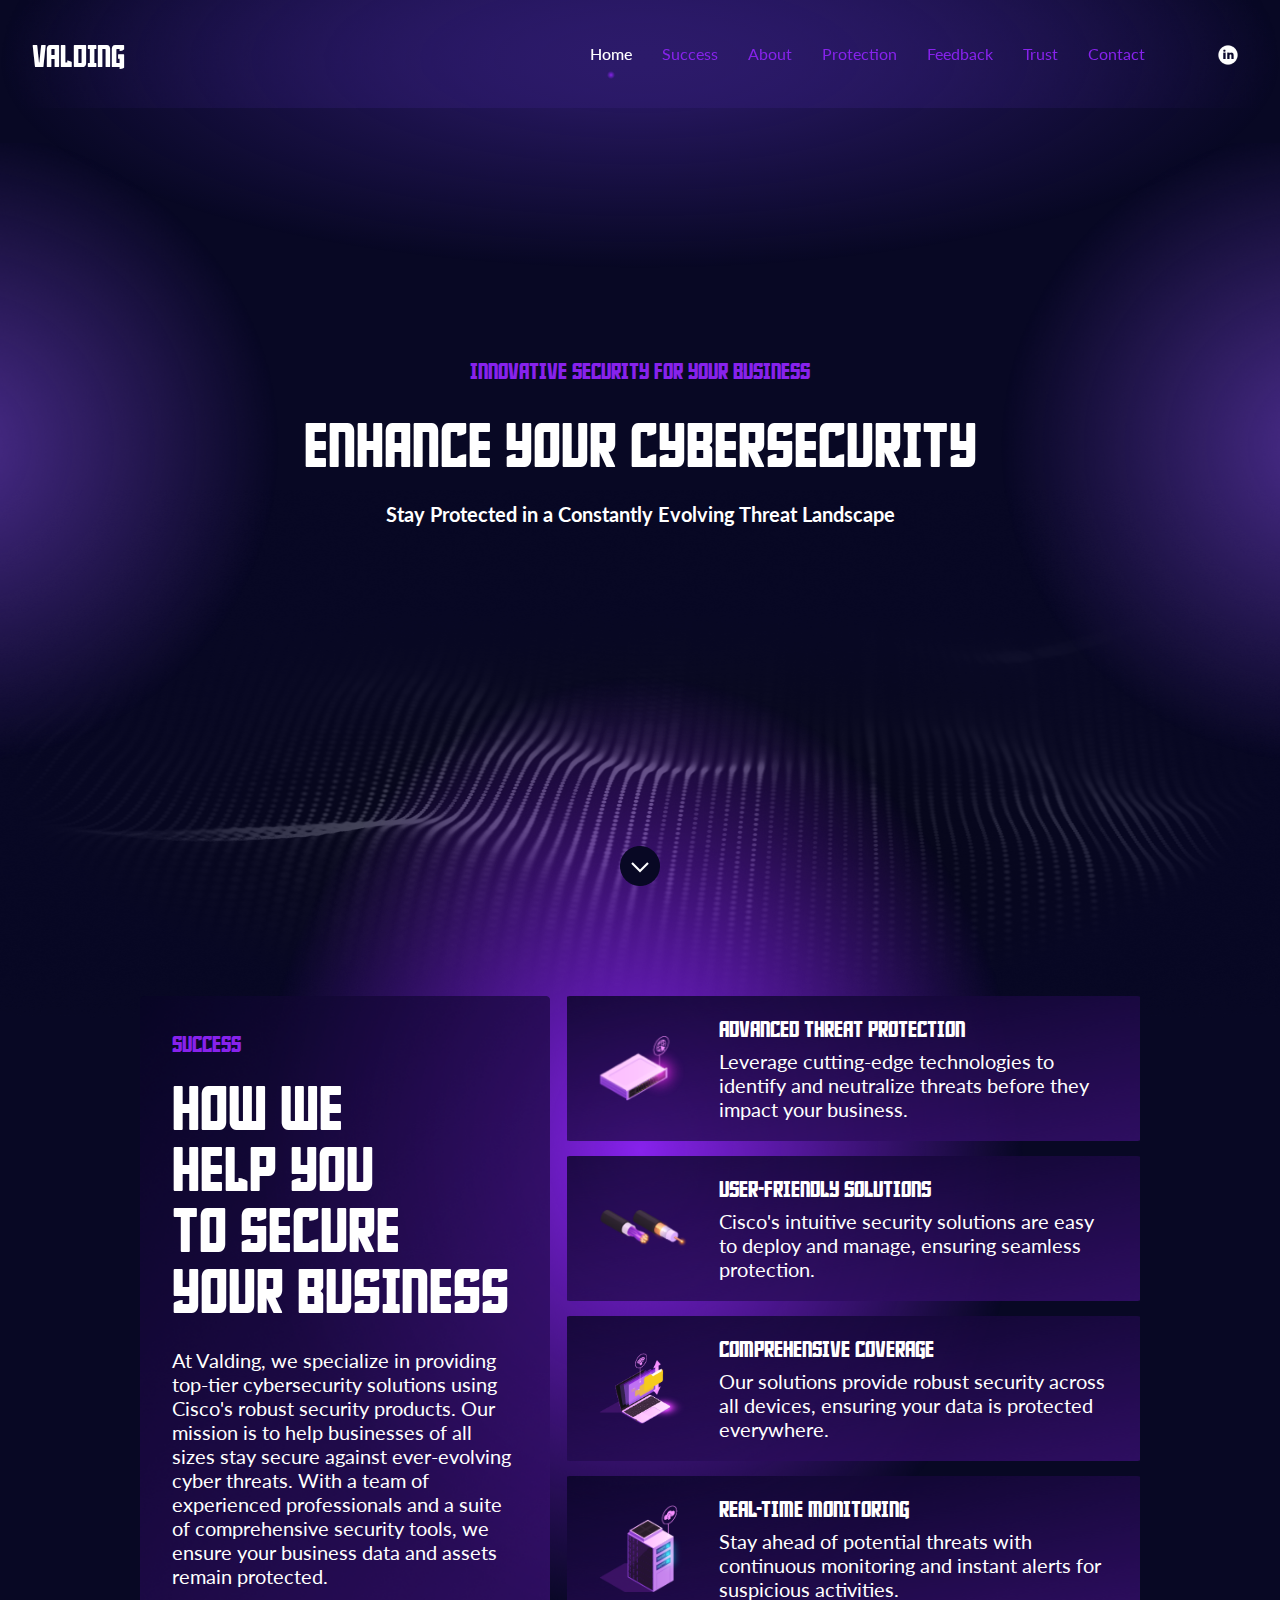
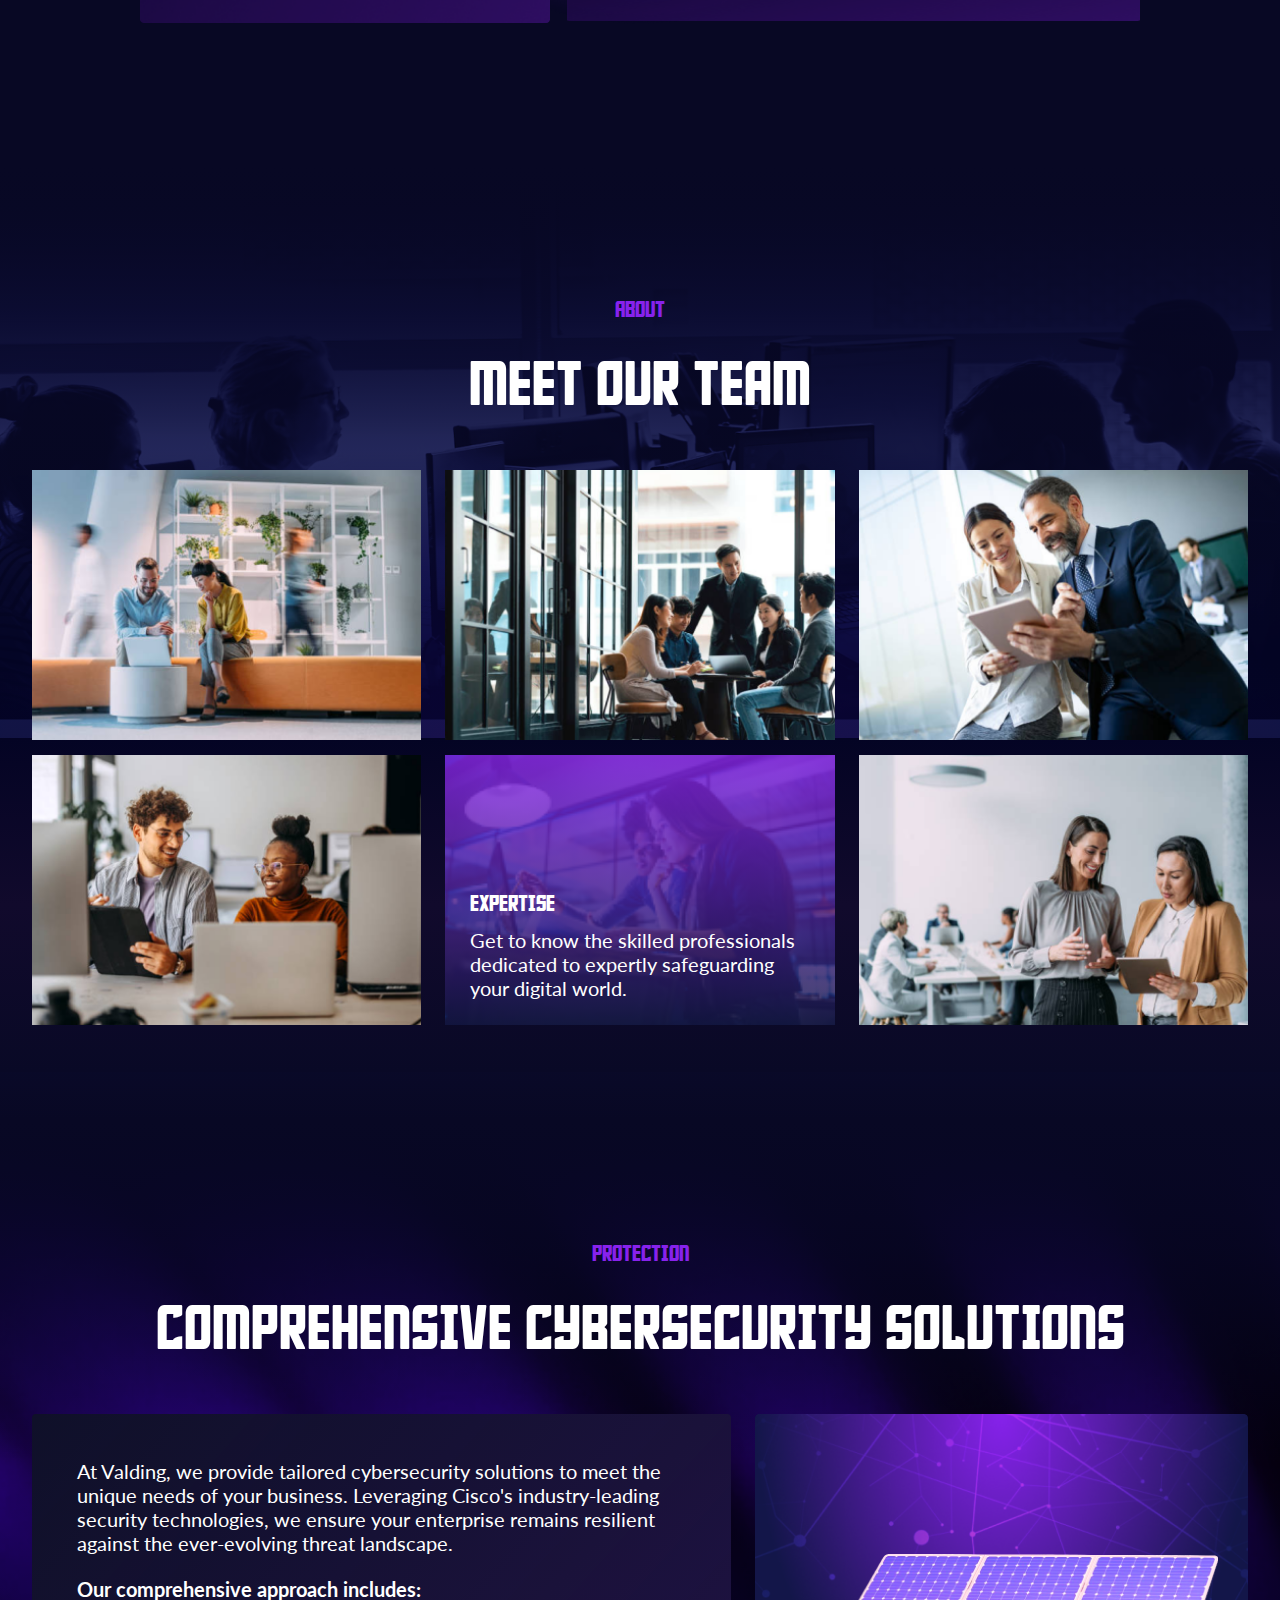
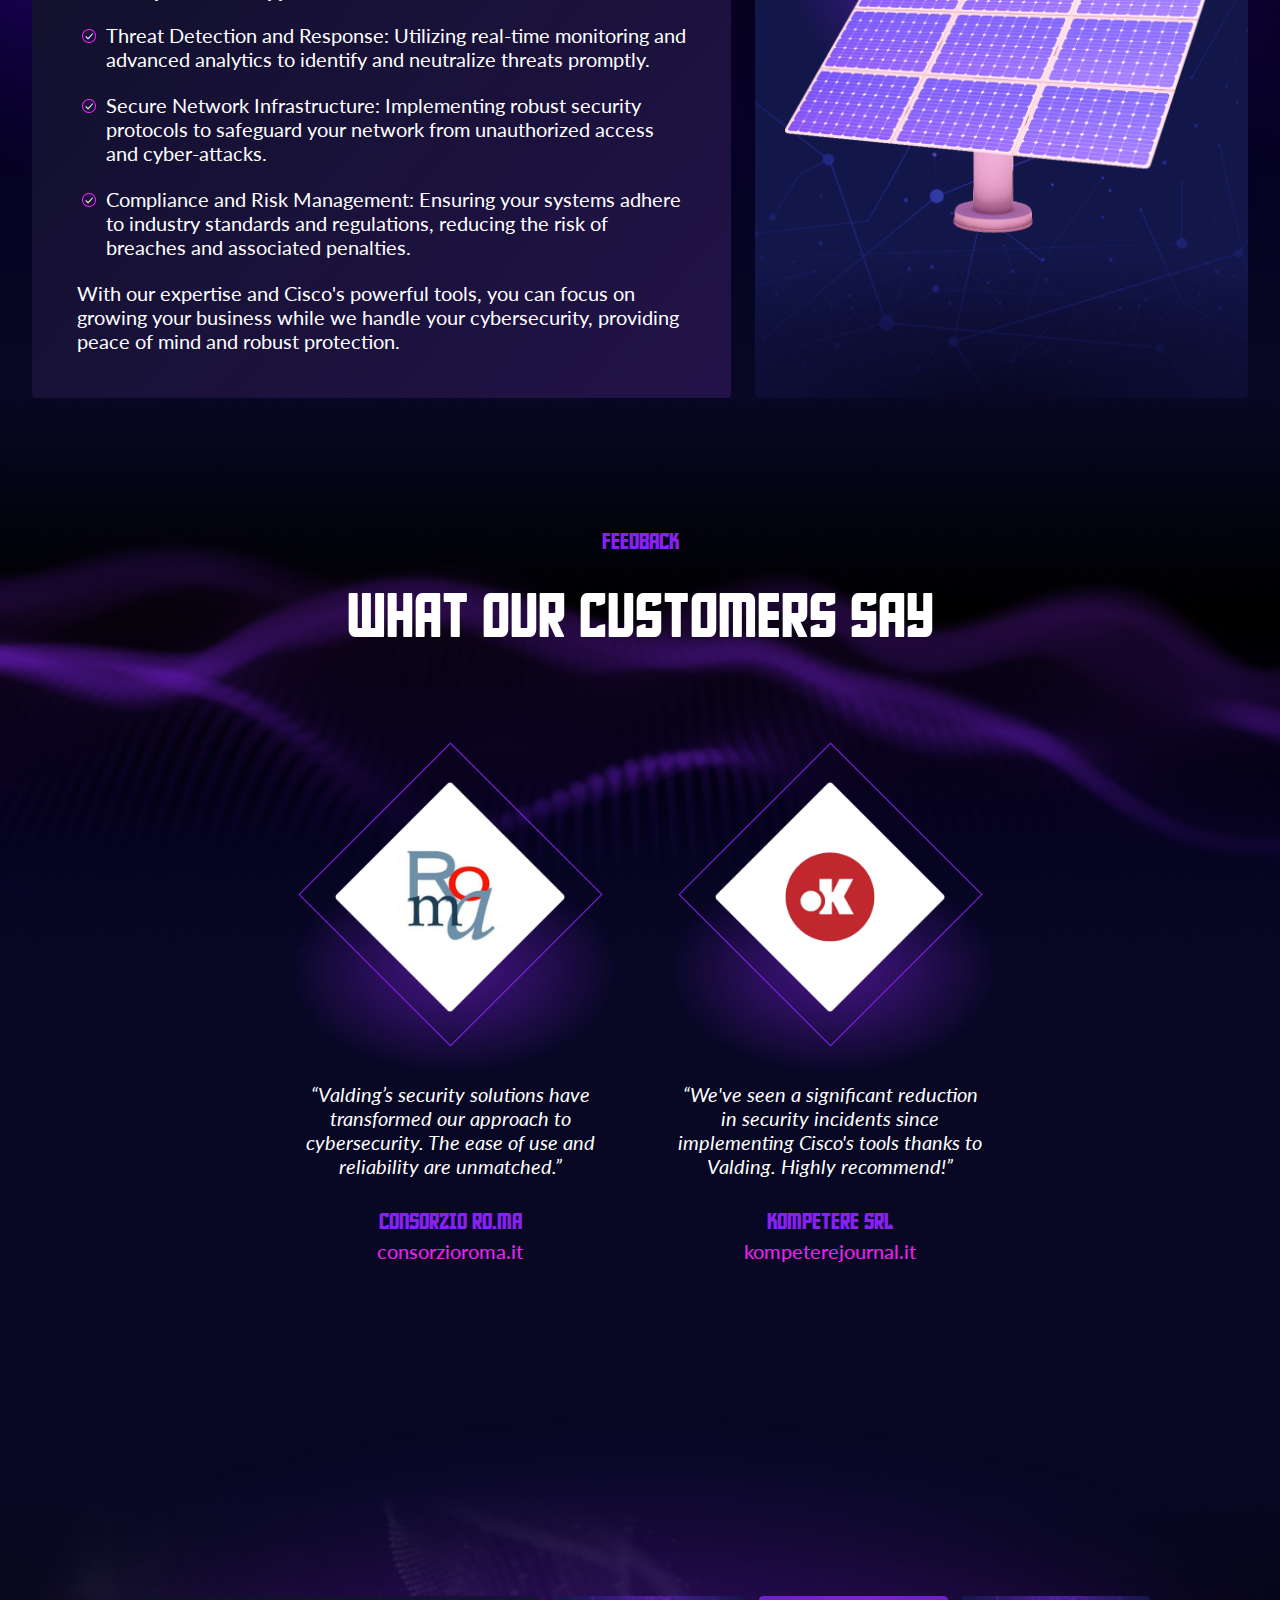
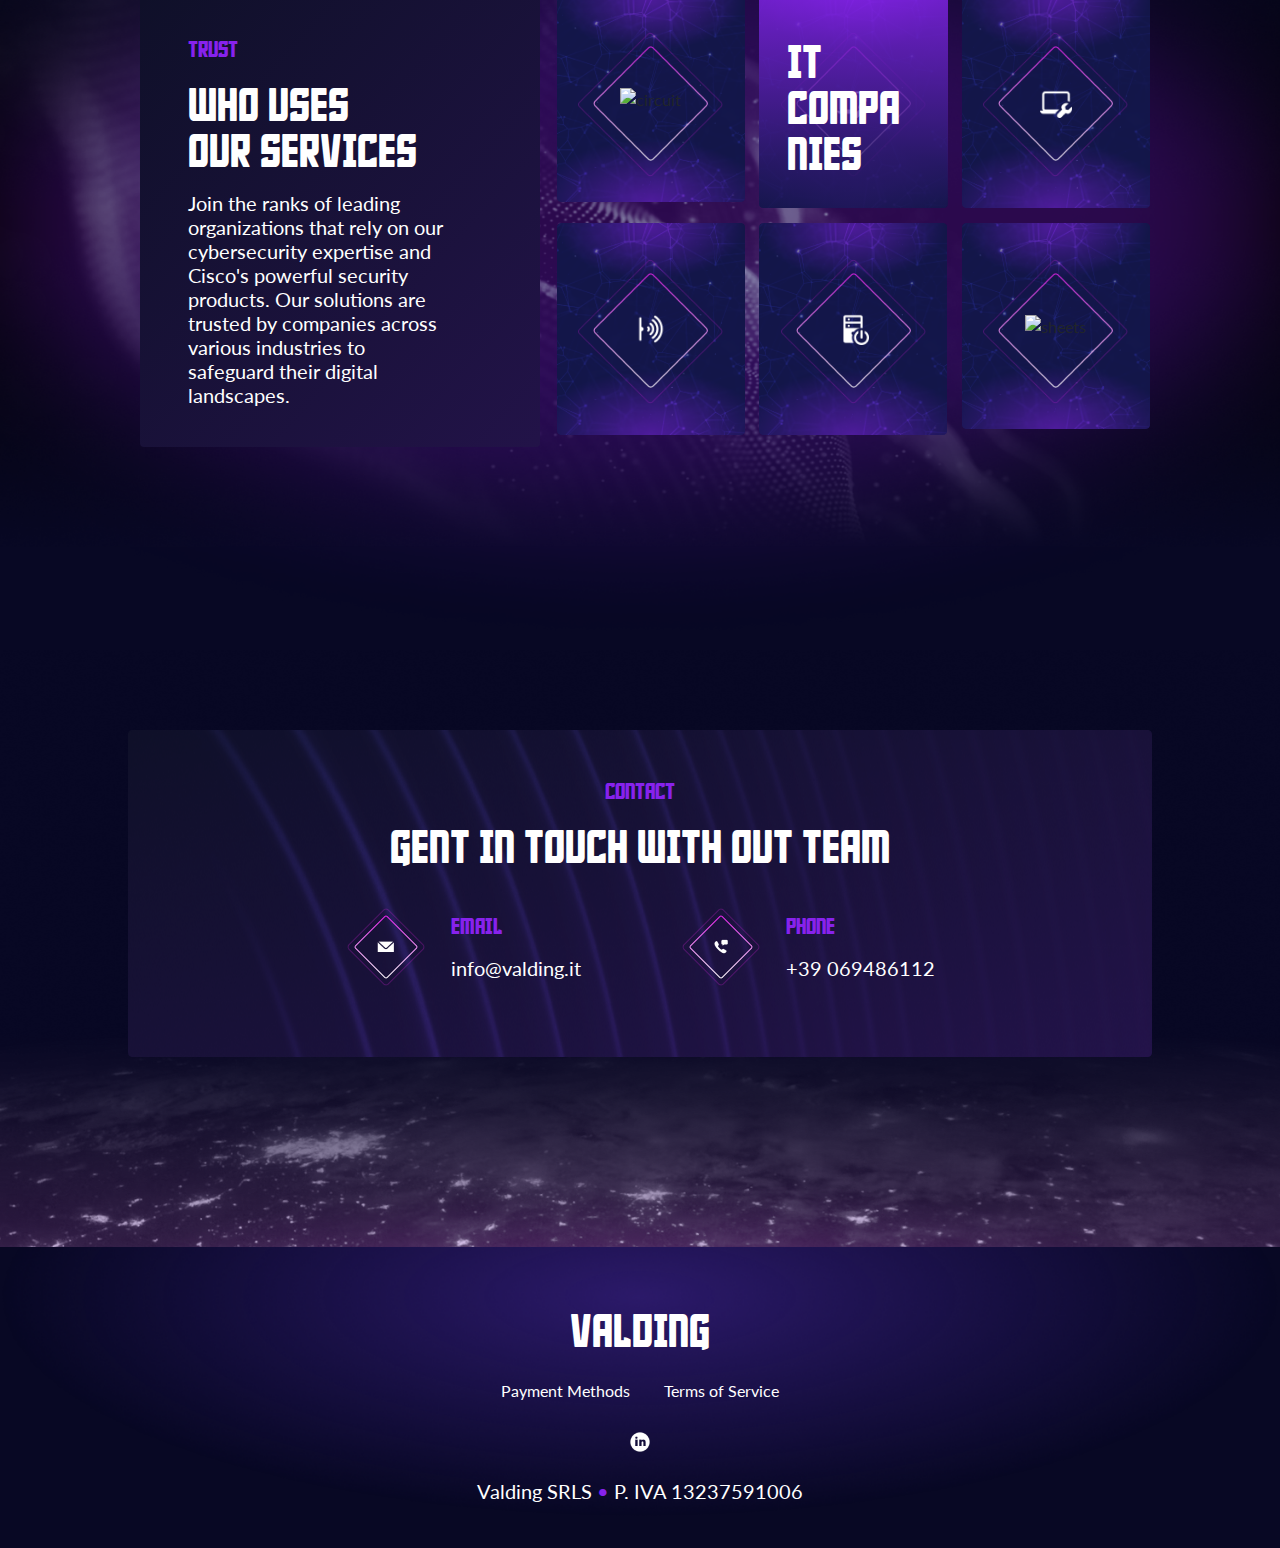
==== commit 2a4fcd04: "Mobile version Completed" ====
--- a/index.html
+++ b/index.html
@@ -30,7 +30,7 @@
 
     <body>
         <!-- Start VA Header Area  -->
-        <header class="va-header-area">
+        <header id="top" class="va-header-area">
             <div class="container">
                 <div class="va-header-content">
                     <div class="va-header-logo">
@@ -38,14 +38,14 @@
                     </div>
                     <div class="va-header-menu-social">
                         <nav class="va-header-menu">
-                            <ul>
-                                <li><a class="active" href="#home">Home</a></li>
-                                <li><a href="#success">Success</a></li>
-                                <li><a href="#about">About</a></li>
-                                <li><a href="#protection">Protection</a></li>
-                                <li><a href="#feedback">Feedback</a></li>
-                                <li><a href="#trust">Trust</a></li>
-                                <li><a href="#contact">Contact</a></li>
+                            <ul id="menu-link">
+                                <li class="vabtn active"><a href="#home">Home</a></li>
+                                <li class="vabtn"><a href="#success">Success</a></li>
+                                <li class="vabtn"><a href="#about">About</a></li>
+                                <li class="vabtn"><a href="#protection">Protection</a></li>
+                                <li class="vabtn"><a href="#feedback">Feedback</a></li>
+                                <li class="vabtn"><a href="#trust">Trust</a></li>
+                                <li class="vabtn"><a href="#contact">Contact</a></li>
                             </ul>
                         </nav>
 
@@ -61,6 +61,14 @@
                                     <a href="#"><img src="assets/images/icons/github.png" alt="" /></a>
                                 </li>
                             </ul>
+                        </div>
+                        <div class="mobile-menu-icon">
+                            <div class="all-p-humber">
+                                <span></span>
+                                <span></span>
+                                <span></span>
+                                <span></span>
+                            </div>
                         </div>
                     </div>
                 </div>
@@ -177,7 +185,7 @@
                 </div>
                 <div class="va-about-content">
                     <div class="row">
-                        <div class="col-lg-4">
+                        <div class="col-lg-4 col-md-6 col-sm-6">
                             <div class="single-va-about-content">
                                 <div class="single-va-about-image">
                                     <img src="assets/images/a11.png" alt="Image" />
@@ -189,7 +197,7 @@
                             </div>
                         </div>
 
-                        <div class="col-lg-4">
+                        <div class="col-lg-4 col-md-6 col-sm-6">
                             <div class="single-va-about-content">
                                 <div class="single-va-about-image">
                                     <img src="assets/images/a12.png" alt="Image" />
@@ -201,7 +209,7 @@
                             </div>
                         </div>
 
-                        <div class="col-lg-4">
+                        <div class="col-lg-4 col-md-6 col-sm-6">
                             <div class="single-va-about-content">
                                 <div class="single-va-about-image">
                                     <img src="assets/images/a13.png" alt="Image" />
@@ -213,7 +221,7 @@
                             </div>
                         </div>
 
-                        <div class="col-lg-4">
+                        <div class="col-lg-4 col-md-6 col-sm-6">
                             <div class="single-va-about-content">
                                 <div class="single-va-about-image">
                                     <img src="assets/images/a14.png" alt="Image" />
@@ -225,7 +233,7 @@
                             </div>
                         </div>
 
-                        <div class="col-lg-4">
+                        <div class="col-lg-4 col-md-6 col-sm-6">
                             <div class="single-va-about-content">
                                 <div class="single-va-about-image active">
                                     <img src="assets/images/a15.png" alt="Image" />
@@ -237,7 +245,7 @@
                             </div>
                         </div>
 
-                        <div class="col-lg-4">
+                        <div class="col-lg-4 col-md-6 col-sm-6">
                             <div class="single-va-about-content">
                                 <div class="single-va-about-image">
                                     <img src="assets/images/a16.png" alt="Image" />
@@ -362,7 +370,7 @@
                         <div class="col-lg-7">
                             <div class="va-trust-right-content">
                                 <div class="row">
-                                    <div class="col-lg-4">
+                                    <div class="col-lg-4 col-md-6 col-sm-6">
                                         <div class="single-va-trust-right-content">
                                             <div class="single-va-trust-right-img">
                                                 <img src="assets/images/icons/circuit.png" alt="circuit" />
@@ -373,7 +381,7 @@
                                         </div>
                                     </div>
 
-                                    <div class="col-lg-4">
+                                    <div class="col-lg-4 col-md-6 col-sm-6">
                                         <div class="single-va-trust-right-content active">
                                             <div class="single-va-trust-right-img">
                                                 <img src="assets/images/icons/computer-support.png" alt="computer-support" />
@@ -384,7 +392,7 @@
                                         </div>
                                     </div>
 
-                                    <div class="col-lg-4">
+                                    <div class="col-lg-4 col-md-6 col-sm-6">
                                         <div class="single-va-trust-right-content">
                                             <div class="single-va-trust-right-img">
                                                 <img src="assets/images/icons/computer-support.png" alt="computer-support" />
@@ -395,7 +403,7 @@
                                         </div>
                                     </div>
 
-                                    <div class="col-lg-4">
+                                    <div class="col-lg-4 col-md-6 col-sm-6">
                                         <div class="single-va-trust-right-content">
                                             <div class="single-va-trust-right-img">
                                                 <img src="assets/images/icons/motion-sensor.png" alt="motion-sensor" />
@@ -406,7 +414,7 @@
                                         </div>
                                     </div>
 
-                                    <div class="col-lg-4">
+                                    <div class="col-lg-4 col-md-6 col-sm-6">
                                         <div class="single-va-trust-right-content">
                                             <div class="single-va-trust-right-img">
                                                 <img src="assets/images/icons/server.png" alt="server" />
@@ -417,7 +425,7 @@
                                         </div>
                                     </div>
 
-                                    <div class="col-lg-4">
+                                    <div class="col-lg-4 col-md-6 col-sm-6">
                                         <div class="single-va-trust-right-content">
                                             <div class="single-va-trust-right-img">
                                                 <img src="assets/images/icons/sheets.png" alt="sheets" />
@@ -508,6 +516,39 @@
         </footer>
         <!-- End VA Footer Area  -->
 
+        <!-- back to top button  -->
+
+
+           <div class="back-to-top-btn">
+            <a href="#top" onclick="topFunction()" id="myBtn" ><svg xmlns="http://www.w3.org/2000/svg" width="49" height="49" viewBox="0 0 49 49" fill="none">
+                <g opacity="0.25">
+                  <circle cx="24.5" cy="24.5" r="24" fill="#131649" fill-opacity="0.5"/>
+                  <circle cx="24.5" cy="24.5" r="24" fill="url(#paint0_linear_1309_672)" fill-opacity="0.2"/>
+                  <circle cx="24.5" cy="24.5" r="24" stroke="#E822EC"/>
+                </g>
+                <circle cx="24.5" cy="24.5" r="20" fill="#131649" fill-opacity="0.5"/>
+                <circle cx="24.5" cy="24.5" r="20" fill="url(#paint1_linear_1309_672)" fill-opacity="0.2"/>
+                <circle cx="24.5" cy="24.5" r="20" stroke="url(#paint2_linear_1309_672)"/>
+                <path d="M19.8281 21.1739L25.002 16L30.176 21.1739" stroke="white"/>
+                <path d="M25 33V16" stroke="white"/>
+                <defs>
+                  <linearGradient id="paint0_linear_1309_672" x1="0" y1="0" x2="51.445" y2="46.2822" gradientUnits="userSpaceOnUse">
+                    <stop stop-color="#8722EC" stop-opacity="0"/>
+                    <stop offset="1" stop-color="#8722EC" stop-opacity="0.8"/>
+                  </linearGradient>
+                  <linearGradient id="paint1_linear_1309_672" x1="4" y1="4" x2="47.0458" y2="42.7259" gradientUnits="userSpaceOnUse">
+                    <stop stop-color="#8722EC" stop-opacity="0"/>
+                    <stop offset="1" stop-color="#8722EC" stop-opacity="0.8"/>
+                  </linearGradient>
+                  <linearGradient id="paint2_linear_1309_672" x1="55.1884" y1="14.3116" x2="14.3116" y2="55.1884" gradientUnits="userSpaceOnUse">
+                    <stop stop-color="#E822EC"/>
+                    <stop offset="1" stop-color="white"/>
+                  </linearGradient>
+                </defs>
+              </svg></a>
+           </div>
+        
+
         <!-- jS file -->
         <script src="assets/js/modernizr-3.11.2.min.js"></script>
         <script src="assets/js/jquery-1.3.2.min.js"></script>
--- a/assets/css/style.css
+++ b/assets/css/style.css
@@ -99,6 +99,83 @@
   margin-bottom: 60px;
 }
 
+.mobile-menu-icon {
+  padding: 5px;
+  border: 1.5px solid #ffffff;
+  border-radius: 5px;
+  -webkit-box-shadow: 0 0 7px rgba(0, 0, 0, .5);
+  box-shadow: 0 0 7px rgba(0, 0, 0, .5);
+  display: none;
+}
+
+.all-p-humber {
+  width: 22px;
+  height: 18px;
+  -webkit-transform: rotate(0deg);
+  -ms-transform: rotate(0deg);
+  transform: rotate(0deg);
+  -webkit-transition: .5s ease-in-out;
+  -o-transition: .5s ease-in-out;
+  transition: .5s ease-in-out;
+  cursor: pointer;
+  z-index: 99;
+}
+
+.all-p-humber span {
+  display: block;
+  position: absolute;
+  height: 2px;
+  width: 22px;
+  background: #ffffff;
+  border-radius: 0;
+  opacity: 1;
+  -ms-filter: "progid:DXImageTransform.Microsoft.Alpha(Opacity=100)";
+  left: 0;
+  -webkit-transform: rotate(0deg);
+  -ms-transform: rotate(0deg);
+  transform: rotate(0deg);
+  -webkit-transition: .25s ease-in-out;
+  -o-transition: .25s ease-in-out;
+  transition: .25s ease-in-out;
+}
+
+.all-p-humber span:nth-child(1) {
+  top: 0px;
+}
+
+.all-p-humber span:nth-child(2),
+.all-p-humber span:nth-child(3) {
+  top: 7px;
+}
+
+.all-p-humber span:nth-child(4) {
+  top: 14px;
+}
+
+.all-p-humber.open span:nth-child(1) {
+  top: 18px;
+  width: 0%;
+  left: 50%;
+}
+
+.all-p-humber.open span:nth-child(2) {
+  -webkit-transform: rotate(45deg);
+  -ms-transform: rotate(45deg);
+  transform: rotate(45deg);
+}
+
+.all-p-humber.open span:nth-child(3) {
+  -webkit-transform: rotate(-45deg);
+  -ms-transform: rotate(-45deg);
+  transform: rotate(-45deg);
+}
+
+.all-p-humber.open span:nth-child(4) {
+  top: 18px;
+  width: 0%;
+  left: 50%;
+}
+
 /*===== Start VA Header Area Css  =====*/
 .va-header-area {
   background-image: url('../images/header-bg.png');
@@ -108,6 +185,10 @@
   padding: 30px 0;
   position: relative;
   z-index: 2;
+  position: sticky;
+  left: 0;
+  top: 0;
+  z-index: 999;
 }
 .va-header-area::after {
   content: '';
@@ -163,11 +244,11 @@
   position: relative;
 }
 
-nav.va-header-menu ul li a:hover,nav.va-header-menu ul li a.active {
+nav.va-header-menu ul li a:hover,nav.va-header-menu ul li.active a {
   font-weight: 500;
   color: #FFFFFF;
 }
-nav.va-header-menu ul li a:hover::after, nav.va-header-menu ul li a.active::after {
+nav.va-header-menu ul li:hover a::after, nav.va-header-menu ul li.active a::after {
   content: '';
   position: absolute;
   background: url('../images/menu-active.png');
@@ -193,7 +274,6 @@
 /*===== Start VA Hero Area Css  =====*/
 .va-hero-area {
   padding-top: 250px;
-  padding-bottom: 50px;
   position: relative;
   z-index: 3;
 }
@@ -281,7 +361,7 @@
 .va-success-area {
   position: relative;
   z-index: 3;
-  padding-top: 50px;
+  padding-top: 110px;
   padding-bottom: 130px;
 }
 .va-success-content .col-lg-5 {
@@ -330,8 +410,7 @@
 
 /*===== Start VA About Area Css  =====*/
 .va-about-area {
-  padding: 130px 0;
-  height: 1000px;
+  padding: 130px 0 80px;
   background: linear-gradient(180deg, #080824 0%, rgba(8, 8, 36, 0.00) 49.07%), linear-gradient(180deg, rgba(8, 8, 36, 0.00) 51.67%, #080824 100%), url('../images/about-bg.png') lightgray 50% / cover no-repeat;
   background-blend-mode: normal, normal, soft-light;
   background-color: rgba(19, 22, 73, 1);
@@ -406,8 +485,8 @@
 
 .va-protection-area {
   background: linear-gradient(180deg, rgba(8, 8, 36, 0.00) 70.28%, #080824 100%), linear-gradient(180deg, #080824 0%, rgba(8, 8, 36, 0.00) 39.17%), linear-gradient(0deg, #8722EC 0%, #8722EC 100%), linear-gradient(180deg, rgba(8, 8, 36, 0.00) 39.46%, #080824 90.4%), url('../images/protection-bg.png') lightgray 50% / cover no-repeat;
-background-blend-mode: normal, normal, multiply, normal, normal;
-  padding: 65px 0;
+  background-blend-mode: normal, normal, multiply, normal, normal;
+  padding: 120px 0 0;
 }
 .va-protection-left-content {
   padding: 45px;
@@ -436,6 +515,8 @@
 .va-protection-right-content {
   border-radius: 4px;
   background: url('../images/pr.png');
+  background-repeat: no-repeat;
+  background-size: 100% 100%;
   padding: 140px 30px 165px;
 }
 .va-protection-right-content img {
@@ -447,7 +528,7 @@
 /*===== Start VA Feedback Area Css  =====*/
 .va-feedback-area {
   position: relative;
-  padding: 65px 0 130px;
+  padding: 130px 0;
 }
 
 .va-feedback-area::before {
@@ -639,9 +720,10 @@
 
 /*===== Start VA Trust Area Css  =====*/
 .va-contact-area {
-  padding-top: 50px;
+  padding-top: 80px;
   padding-bottom: 190px;
   position: relative;
+  overflow-x: hidden;
   z-index: 1;
 }
 .va-contact-area::before {
@@ -767,3 +849,16 @@
   margin: 0 6px;
 }
 /*===== End VA Footer Area Css  =====*/
+
+
+
+
+#myBtn {
+  background: transparent;
+  border: none;
+  position: fixed;
+  right: 20px;
+  bottom: 30px;
+  display: none;
+  z-index: 99;
+}--- a/assets/css/responsive.css
+++ b/assets/css/responsive.css
@@ -1,6 +1,9 @@
-@media all and (max-width: 1399px) {
-
-
+@media all and (max-width: 1235px) {
+
+    .va-protection-left-content {
+        padding: 35px;
+
+    }
 
 
 
@@ -8,23 +11,224 @@
 
 
 @media all and (max-width: 1199px) {
-   
-
-
-
-}
-
+
+    h1 {
+        font-size: 63px;
+    }
+
+    p {
+        font-size: 18px;
+    }
+
+    .va-header-area {
+        padding: 20px 0;
+    }
+
+    .va-hero-area {
+        padding-top: 140px;
+    }
+
+    .va-hero-down-btn img {
+        margin-top: 230px;
+    }
+
+    .va-success-area {
+        padding-top: 60px;
+        padding-bottom: 30px;
+    }
+
+    .va-protection-right-content {
+        padding: 140px 30px 220px;
+    }
+
+    .va-trust-area {
+        padding: 110px 0;
+    }
+
+    .single-va-success-right-content {
+        padding: 17.5px 32px;
+    }
+
+    .va-about-area {
+        padding: 130px 0 0;
+    }
+
+    .va-trust-left-content {
+        padding: 40px 55px 68px 48px;
+    }
+
+
+}
+
+@media all and (min-width: 992px) {
+    nav.va-header-menu ul {
+        display: flex !important;
+    }
+}
 
 @media all and (max-width: 991px) {
-   
-
+    .mobile-menu-icon {
+        display: block;
+    }
+
+    .va-header-area {
+        position: inherit;
+    }
+
+    .va-header-social {
+        display: none;
+    }
+
+    .va-header-area {
+        padding: 20px 0;
+    }
+
+    nav.va-header-menu ul {
+        flex-direction: column;
+        position: absolute;
+        left: 0;
+        width: 100%;
+        text-align: center;
+        background: rgba(15, 16, 41, 1);
+        top: 95px;
+        left: 0;
+        padding: 30px 0;
+        z-index: 999;
+        display: none;
+    }
+
+    nav.va-header-menu ul li a {
+        margin: 6px 0;
+    }
+
+    .va-success-left-content h1 br,
+    .va-trust-left-content h1 br {
+        display: none;
+    }
+
+    .va-hero-down-btn img {
+        margin-top: 140px;
+    }
+
+    .va-success-content .col-lg-5 {
+        padding-right: calc(var(--bs-gutter-x) * .5);
+    }
+
+    .single-va-success-right-content {
+        margin-top: 15px;
+        margin-bottom: 0;
+    }
+
+    .va-hero-area::before,
+    .va-hero-area::after {
+        width: 200px;
+    }
+
+    .va-trust-content .col-lg-7,
+    .va-trust-right-content .col-lg-4 {
+        padding-right: calc(var(--bs-gutter-x)* .5);
+        padding-left: calc(var(--bs-gutter-x)* .5);
+    }
+
+    .single-va-trust-right-content {
+        margin-bottom: 20px;
+    }
+
+    .va-trust-left-content {
+        padding: 40px 25px;
+        margin-bottom: 20px;
+    }
+
+    .va-trust-area {
+        padding: 50px 0;
+    }
+
+    .va-contact-area {
+        padding-top: 40px;
+        padding-bottom: 140px;
+    }
+
+    .va-about-area {
+        padding: 75px 0 0;
+    }
+
+    .va-protection-right-content {
+        padding: 100px 150px;
+        margin-top: 25px;
+    }
+
+    .va-header-logo a {
+        font-size: 40px;
+    }
 
 
 }
 
 
 @media all and (max-width: 767px) {
-   
+    h1 {
+        font-size: 50px;
+    }
+
+    .back-to-top-btn {
+        display: none;
+    }
+
+    .va-hero-area {
+        padding-top: 100px;
+    }
+
+    .va-hero-down-btn img {
+        margin-top: 115px;
+    }
+
+    .va-hero-area::before,
+    .va-hero-area::after {
+        width: 170px;
+    }
+
+    .va-success-area {
+        padding-top: 50px;
+    }
+
+    .single-va-about-image img {
+        width: 100%;
+        height: 200px;
+    }
+
+    .single-va-about-text {
+        padding: 55px 25px 25px;
+    }
+
+    .va-feedback-content {
+        flex-direction: column;
+        align-items: center;
+    }
+
+    .va-feedback-content .single-va-feedback-content:last-child {
+        margin-top: 75px;
+    }
+
+    .single-va-contact-us-content {
+        margin: 0 10px;
+    }
+
+    .single-va-contact-us-text {
+        text-align: left;
+        margin-left: 15px;
+    }
+
+    .single-va-contact-us-image img {
+        width: 70px;
+    }
+
+    .single-va-success-right-content {
+        margin-top: 20px;
+    }
+
+    .single-va-success-right-content {
+        padding: 15px 20px;
+    }
 
 
 
@@ -32,16 +236,113 @@
 
 
 @media all and (max-width: 576px) {
-   
-
+    .va-similar-heading h1 {
+        margin-top: 25px;
+        margin-bottom: 50px;
+    }
+
+    .single-va-about-image img {
+        height: auto;
+    }
+
+    .single-va-about-text {
+        padding: 160px 25px 25px;
+    }
+
+    .va-contact-us-content {
+        flex-direction: column;
+        align-items: flex-start;
+    }
+    .single-va-contact-us-content {
+        margin: 15px 0;
+    }
+    .va-contact-content {
+        padding: 40px 25px;
+    }
+    .va-trust-left-content p {
+        width: 100%;
+    }
+    .va-protection-right-content {
+        padding: 80px 50px;
+    }
 
 
 }
 
 
 @media all and (max-width: 450px) {
-   
-
-
+    .va-trust-left-content h1,h1 {
+        font-size: 44px;
+    }
+    h2 {
+        font-size: 40px;
+    }
+    p {
+        font-size: 16px;
+    }
+    .va-feedback-area {
+        padding: 45px 0;
+    }
+    .va-protection-right-content {
+        padding: 70px 35px;
+    }
+    .va-hero-area {
+        padding-top: 70px;
+    }
+    .va-contact-area {
+        padding-bottom: 100px;
+    }
+    .va-feedback-area {
+        padding: 80px 0;
+    }
+    .single-va-feedback-text p {
+        font-size: 18px;
+    }
+    .single-va-feedback-logo img {
+        width: 200px;
+        height: 200px;
+    }
+    .single-va-feedback-logo::after {
+        width: 185px;
+        height: 185px;
+        top: 6px;
+    }
+    .va-protection-left-content,.va-success-left-content {
+        padding: 25px 20px;
+    }
+    .va-protection-area {
+        padding: 65px 0 0;
+    }
+
+    .single-va-success-right-content {
+        flex-direction: column;
+        align-items: flex-start;
+    }
+    .single-va-success-right-text h5 {
+        margin: 20px 0;
+    }
+    .single-va-success-right-image img {
+        margin-right: 0;
+    }
+    .va-about-area {
+        padding: 50px 0 0;
+    }
+    .single-va-about-text {
+        padding: 50px 25px 25px;
+    }
+    .va-hero-down-btn img {
+        margin-top: 85px;
+    }
+
+    .va-success-area {
+        padding-top: 40px;
+    }
+
+    .va-hero-area::before, .va-hero-area::after {
+        width: 110px;
+    }
+    .va-header-logo a {
+        font-size: 38px;
+    }
 
 }